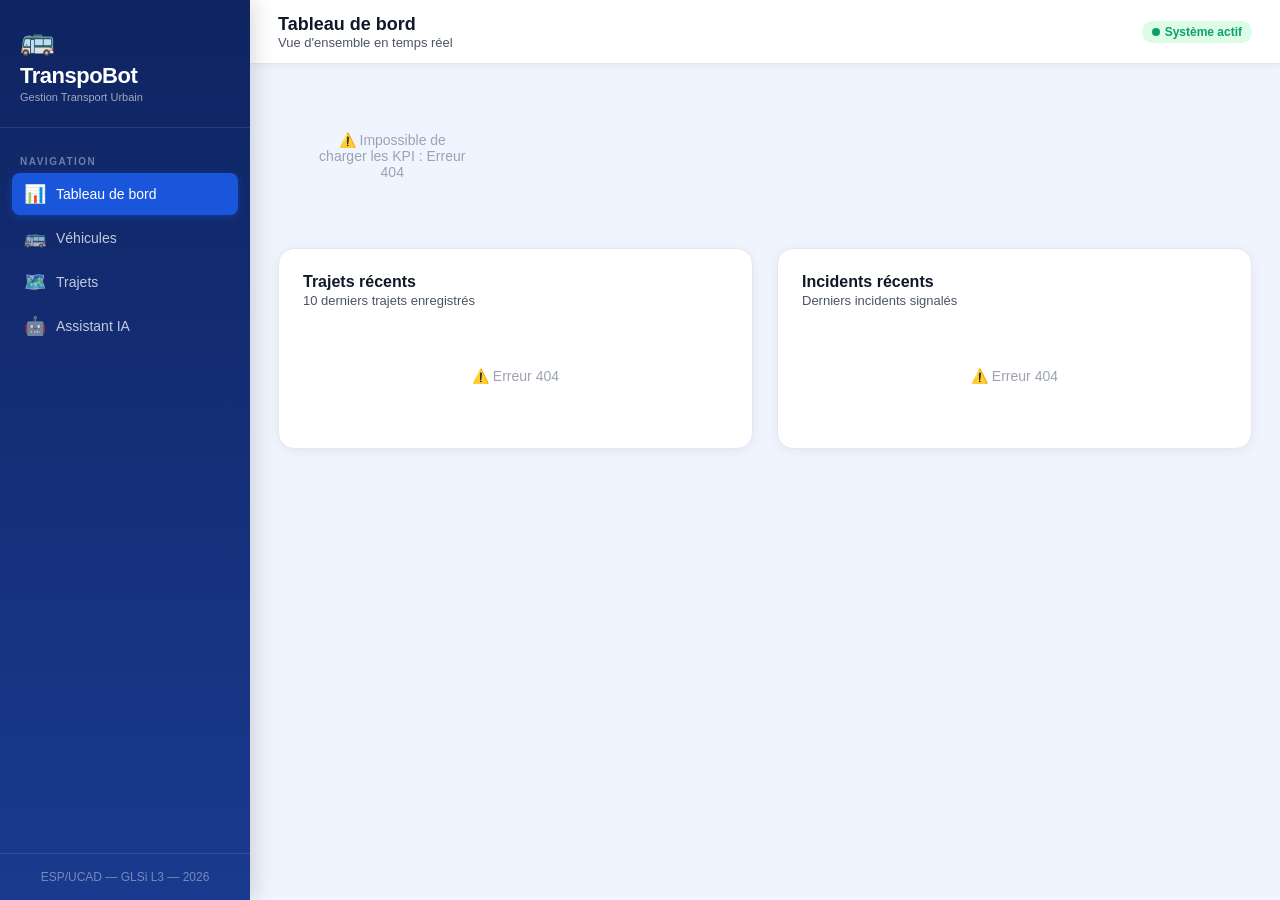
==== static/index.html @ 335479d9 "Ajout du code source" ====
<!DOCTYPE html>
<html lang="fr">
<head>
  <meta charset="UTF-8">
  <meta name="viewport" content="width=device-width, initial-scale=1.0">
  <title>TranspoBot — Tableau de bord</title>
  <link rel="stylesheet" href="/static/style.css">
</head>
<body>
  <aside class="sidebar">
    <div class="sidebar-logo">
      <span class="logo-icon">🚌</span>
      <h1>TranspoBot</h1>
      <p>Gestion Transport Urbain</p>
    </div>
    <nav class="sidebar-nav">
      <div class="nav-section-title">Navigation</div>
      <a href="/" class="active"><span class="nav-icon">📊</span> Tableau de bord</a>
      <a href="/vehicules-page"><span class="nav-icon">🚌</span> Véhicules</a>
      <a href="/trajets-page"><span class="nav-icon">🗺️</span> Trajets</a>
      <a href="/chat-page"><span class="nav-icon">🤖</span> Assistant IA</a>
    </nav>
    <div class="sidebar-footer">ESP/UCAD — GLSi L3 — 2026</div>
  </aside>

  <div class="main">
    <div class="topbar">
      <div class="topbar-title">
        <h2>Tableau de bord</h2>
        <p>Vue d'ensemble en temps réel</p>
      </div>
      <div class="topbar-right">
        <span class="badge-live">Système actif</span>
      </div>
    </div>

    <div class="content">
      <div class="kpi-grid" id="kpiGrid">
        <div class="loading"><div class="spinner"></div> Chargement des KPI...</div>
      </div>

      <div style="display:grid; grid-template-columns: 1fr 1fr; gap:24px;">
        <div class="card">
          <div class="card-header">
            <div>
              <h3>Trajets récents</h3>
              <p>10 derniers trajets enregistrés</p>
            </div>
          </div>
          <div class="table-container" id="trajetsRecents">
            <div class="loading"><div class="spinner"></div></div>
          </div>
        </div>

        <div class="card">
          <div class="card-header">
            <div>
              <h3>Incidents récents</h3>
              <p>Derniers incidents signalés</p>
            </div>
          </div>
          <div class="table-container" id="incidentsRecents">
            <div class="loading"><div class="spinner"></div></div>
          </div>
        </div>
      </div>
    </div>
  </div>

  <script src="/static/app.js"></script>
  <script>
    async function loadKPI() {
      const grid = document.getElementById('kpiGrid');
      try {
        const kpi = await fetchAPI('/kpi');
        grid.innerHTML = `
          <div class="kpi-card blue">
            <div class="kpi-icon">📅</div>
            <div class="kpi-value">${kpi.total_trajets_semaine}</div>
            <div class="kpi-label">Trajets cette semaine</div>
          </div>
          <div class="kpi-card green">
            <div class="kpi-icon">▶️</div>
            <div class="kpi-value">${kpi.trajets_en_cours}</div>
            <div class="kpi-label">Trajets en cours</div>
          </div>
          <div class="kpi-card teal">
            <div class="kpi-icon">✅</div>
            <div class="kpi-value">${kpi.trajets_termines}</div>
            <div class="kpi-label">Trajets terminés</div>
          </div>
          <div class="kpi-card orange">
            <div class="kpi-icon">🔧</div>
            <div class="kpi-value">${kpi.vehicules_en_maintenance}</div>
            <div class="kpi-label">Véhicules en maintenance</div>
          </div>
          <div class="kpi-card red">
            <div class="kpi-icon">⚠️</div>
            <div class="kpi-value">${kpi.incidents_ce_mois}</div>
            <div class="kpi-label">Incidents ce mois</div>
          </div>
          <div class="kpi-card purple">
            <div class="kpi-icon">👥</div>
            <div class="kpi-value">${kpi.total_chauffeurs_actifs}</div>
            <div class="kpi-label">Chauffeurs actifs</div>
          </div>
          <div class="kpi-card blue">
            <div class="kpi-icon">🚌</div>
            <div class="kpi-value">${kpi.total_vehicules}</div>
            <div class="kpi-label">Total véhicules</div>
          </div>
          <div class="kpi-card purple">
            <div class="kpi-icon">🏆</div>
            <div class="kpi-value" style="font-size:16px;margin-top:4px">${kpi.chauffeur_plus_incidents}</div>
            <div class="kpi-label">Chauffeur + incidents</div>
          </div>
        `;
      } catch (e) {
        showError(grid, 'Impossible de charger les KPI : ' + e.message);
      }
    }

    async function loadTrajetsRecents() {
      const el = document.getElementById('trajetsRecents');
      try {
        const data = await fetchAPI('/trajets?limite=8');
        if (!data.length) { el.innerHTML = '<div class="empty-state">Aucun trajet</div>'; return; }
        el.innerHTML = `<table>
          <thead><tr><th>Date départ</th><th>Chauffeur</th><th>Statut</th></tr></thead>
          <tbody>${data.map(t => `
            <tr>
              <td>${formatDate(t.date_heure_depart)}</td>
              <td>${t.chauffeur_prenom || ''} ${t.chauffeur_nom || '—'}</td>
              <td>${getStatusBadge(t.statut)}</td>
            </tr>`).join('')}
          </tbody></table>`;
      } catch (e) { showError(el, e.message); }
    }

    async function loadIncidentsRecents() {
      const el = document.getElementById('incidentsRecents');
      try {
        const data = await fetchAPI('/incidents');
        const recent = data.slice(0, 8);
        if (!recent.length) { el.innerHTML = '<div class="empty-state">Aucun incident</div>'; return; }
        el.innerHTML = `<table>
          <thead><tr><th>Type</th><th>Véhicule</th><th>Gravité</th></tr></thead>
          <tbody>${recent.map(i => `
            <tr>
              <td>${i.type_incident}</td>
              <td>${i.vehicule_immat || i.immatriculation}</td>
              <td>${getGraviteBadge(i.gravite)}</td>
            </tr>`).join('')}
          </tbody></table>`;
      } catch (e) { showError(el, e.message); }
    }

    loadKPI();
    loadTrajetsRecents();
    loadIncidentsRecents();
  </script>
</body>
</html>
---- static/style.css ----
:root {
  --primary: #1a56db;
  --primary-dark: #1e429f;
  --secondary: #16bdca;
  --accent: #ff5a1f;
  --success: #0e9f6e;
  --warning: #c27803;
  --danger: #f05252;
  --dark: #111928;
  --gray-800: #1f2a37;
  --gray-700: #374151;
  --gray-600: #4b5563;
  --gray-400: #9ca3af;
  --gray-200: #e5e7eb;
  --gray-100: #f3f4f6;
  --white: #ffffff;
  --sidebar-width: 250px;
  --header-height: 64px;
}

* { box-sizing: border-box; margin: 0; padding: 0; }

body {
  font-family: 'Inter', 'Segoe UI', sans-serif;
  background: #f0f4ff;
  color: var(--dark);
  display: flex;
  min-height: 100vh;
}

/* SIDEBAR */
.sidebar {
  width: var(--sidebar-width);
  background: linear-gradient(180deg, #0f2461 0%, #1a3a8f 100%);
  color: white;
  display: flex;
  flex-direction: column;
  position: fixed;
  top: 0; left: 0; bottom: 0;
  z-index: 100;
  box-shadow: 4px 0 20px rgba(0,0,0,0.15);
}

.sidebar-logo {
  padding: 24px 20px;
  border-bottom: 1px solid rgba(255,255,255,0.1);
}

.sidebar-logo h1 {
  font-size: 22px;
  font-weight: 800;
  letter-spacing: -0.5px;
  color: white;
}

.sidebar-logo .logo-icon {
  font-size: 28px;
  margin-bottom: 6px;
  display: block;
}

.sidebar-logo p {
  font-size: 11px;
  color: rgba(255,255,255,0.6);
  margin-top: 2px;
}

.sidebar-nav {
  flex: 1;
  padding: 16px 12px;
  overflow-y: auto;
}

.nav-section-title {
  font-size: 10px;
  font-weight: 700;
  text-transform: uppercase;
  letter-spacing: 1.5px;
  color: rgba(255,255,255,0.4);
  padding: 12px 8px 6px;
}

.sidebar-nav a {
  display: flex;
  align-items: center;
  gap: 10px;
  padding: 10px 12px;
  color: rgba(255,255,255,0.75);
  text-decoration: none;
  border-radius: 8px;
  font-size: 14px;
  font-weight: 500;
  transition: all 0.2s;
  margin-bottom: 2px;
}

.sidebar-nav a:hover, .sidebar-nav a.active {
  background: rgba(255,255,255,0.15);
  color: white;
}

.sidebar-nav a.active {
  background: var(--primary);
  box-shadow: 0 2px 8px rgba(26,86,219,0.4);
}

.sidebar-nav .nav-icon { font-size: 18px; width: 22px; text-align: center; }

.sidebar-footer {
  padding: 16px;
  border-top: 1px solid rgba(255,255,255,0.1);
  font-size: 12px;
  color: rgba(255,255,255,0.4);
  text-align: center;
}

/* MAIN CONTENT */
.main {
  margin-left: var(--sidebar-width);
  flex: 1;
  display: flex;
  flex-direction: column;
  min-height: 100vh;
}

.topbar {
  height: var(--header-height);
  background: white;
  border-bottom: 1px solid var(--gray-200);
  display: flex;
  align-items: center;
  justify-content: space-between;
  padding: 0 28px;
  box-shadow: 0 1px 8px rgba(0,0,0,0.06);
  position: sticky;
  top: 0;
  z-index: 50;
}

.topbar-title h2 {
  font-size: 18px;
  font-weight: 700;
  color: var(--dark);
}

.topbar-title p { font-size: 13px; color: var(--gray-600); }

.topbar-right { display: flex; align-items: center; gap: 12px; }

.badge-live {
  background: #dcfce7;
  color: var(--success);
  padding: 4px 10px;
  border-radius: 20px;
  font-size: 12px;
  font-weight: 600;
  display: flex;
  align-items: center;
  gap: 5px;
}

.badge-live::before {
  content: '';
  width: 8px; height: 8px;
  background: var(--success);
  border-radius: 50%;
  animation: pulse 1.5s infinite;
}

@keyframes pulse {
  0%, 100% { opacity: 1; }
  50% { opacity: 0.4; }
}

.content { padding: 28px; flex: 1; }

/* KPI CARDS */
.kpi-grid {
  display: grid;
  grid-template-columns: repeat(auto-fill, minmax(220px, 1fr));
  gap: 20px;
  margin-bottom: 28px;
}

.kpi-card {
  background: white;
  border-radius: 16px;
  padding: 22px;
  box-shadow: 0 2px 12px rgba(0,0,0,0.06);
  border: 1px solid var(--gray-200);
  transition: transform 0.2s, box-shadow 0.2s;
  position: relative;
  overflow: hidden;
}

.kpi-card:hover {
  transform: translateY(-3px);
  box-shadow: 0 8px 24px rgba(0,0,0,0.1);
}

.kpi-card::before {
  content: '';
  position: absolute;
  top: 0; left: 0; right: 0;
  height: 4px;
  background: var(--card-color, var(--primary));
  border-radius: 16px 16px 0 0;
}

.kpi-card.blue { --card-color: #1a56db; }
.kpi-card.green { --card-color: #0e9f6e; }
.kpi-card.orange { --card-color: #ff5a1f; }
.kpi-card.purple { --card-color: #7e3af2; }
.kpi-card.red { --card-color: #f05252; }
.kpi-card.teal { --card-color: #16bdca; }

.kpi-icon {
  font-size: 28px;
  width: 52px; height: 52px;
  border-radius: 12px;
  display: flex;
  align-items: center;
  justify-content: center;
  margin-bottom: 14px;
  background: var(--icon-bg, #eff6ff);
}

.kpi-card.blue .kpi-icon { background: #eff6ff; }
.kpi-card.green .kpi-icon { background: #f0fdf4; }
.kpi-card.orange .kpi-icon { background: #fff7ed; }
.kpi-card.purple .kpi-icon { background: #f5f3ff; }
.kpi-card.red .kpi-icon { background: #fef2f2; }
.kpi-card.teal .kpi-icon { background: #f0fdfa; }

.kpi-value {
  font-size: 32px;
  font-weight: 800;
  color: var(--dark);
  line-height: 1;
  margin-bottom: 4px;
}

.kpi-label {
  font-size: 13px;
  color: var(--gray-600);
  font-weight: 500;
}

/* TABLES */
.card {
  background: white;
  border-radius: 16px;
  padding: 24px;
  box-shadow: 0 2px 12px rgba(0,0,0,0.06);
  border: 1px solid var(--gray-200);
  margin-bottom: 24px;
}

.card-header {
  display: flex;
  align-items: center;
  justify-content: space-between;
  margin-bottom: 20px;
}

.card-header h3 {
  font-size: 16px;
  font-weight: 700;
  color: var(--dark);
}

.card-header p { font-size: 13px; color: var(--gray-600); margin-top: 2px; }

.table-container { overflow-x: auto; }

table { width: 100%; border-collapse: collapse; }

thead th {
  padding: 10px 14px;
  text-align: left;
  font-size: 12px;
  font-weight: 700;
  text-transform: uppercase;
  letter-spacing: 0.8px;
  color: var(--gray-600);
  background: var(--gray-100);
  border-bottom: 2px solid var(--gray-200);
}

thead th:first-child { border-radius: 8px 0 0 8px; }
thead th:last-child { border-radius: 0 8px 8px 0; }

tbody tr {
  border-bottom: 1px solid var(--gray-100);
  transition: background 0.15s;
}

tbody tr:hover { background: #f8faff; }
tbody tr:last-child { border-bottom: none; }

td { padding: 12px 14px; font-size: 14px; color: var(--dark); vertical-align: middle; }

/* BADGES / STATUS */
.badge {
  padding: 4px 10px;
  border-radius: 20px;
  font-size: 12px;
  font-weight: 600;
  display: inline-block;
}

.badge-success { background: #dcfce7; color: #065f46; }
.badge-warning { background: #fef3c7; color: #92400e; }
.badge-danger { background: #fee2e2; color: #991b1b; }
.badge-info { background: #dbeafe; color: #1e40af; }
.badge-secondary { background: var(--gray-200); color: var(--gray-700); }

/* FILTERS */
.filters {
  display: flex;
  gap: 12px;
  align-items: center;
  margin-bottom: 20px;
  flex-wrap: wrap;
}

.filter-group { display: flex; align-items: center; gap: 8px; }

.filter-group label { font-size: 13px; font-weight: 600; color: var(--gray-700); }

select, input[type="text"] {
  padding: 8px 12px;
  border: 1.5px solid var(--gray-200);
  border-radius: 8px;
  font-size: 14px;
  background: white;
  color: var(--dark);
  outline: none;
  transition: border-color 0.2s;
}

select:focus, input[type="text"]:focus { border-color: var(--primary); }

.btn {
  padding: 8px 16px;
  border: none;
  border-radius: 8px;
  font-size: 14px;
  font-weight: 600;
  cursor: pointer;
  transition: all 0.2s;
  display: inline-flex;
  align-items: center;
  gap: 6px;
}

.btn-primary { background: var(--primary); color: white; }
.btn-primary:hover { background: var(--primary-dark); }
.btn-secondary { background: var(--gray-100); color: var(--gray-700); border: 1.5px solid var(--gray-200); }
.btn-secondary:hover { background: var(--gray-200); }

/* LOADING */
.loading {
  display: flex;
  align-items: center;
  justify-content: center;
  padding: 40px;
  color: var(--gray-400);
  font-size: 14px;
  gap: 10px;
}

.spinner {
  width: 24px; height: 24px;
  border: 3px solid var(--gray-200);
  border-top-color: var(--primary);
  border-radius: 50%;
  animation: spin 0.8s linear infinite;
}

@keyframes spin { to { transform: rotate(360deg); } }

/* CHAT */
.chat-container {
  display: flex;
  flex-direction: column;
  height: calc(100vh - var(--header-height) - 56px);
  max-width: 900px;
  margin: 0 auto;
}

.chat-messages {
  flex: 1;
  overflow-y: auto;
  padding: 16px;
  display: flex;
  flex-direction: column;
  gap: 16px;
  background: white;
  border-radius: 16px 16px 0 0;
  border: 1px solid var(--gray-200);
  border-bottom: none;
  box-shadow: 0 2px 12px rgba(0,0,0,0.06);
}

.message {
  display: flex;
  gap: 12px;
  max-width: 85%;
  animation: fadeIn 0.3s ease;
}

@keyframes fadeIn { from { opacity: 0; transform: translateY(8px); } to { opacity: 1; transform: translateY(0); } }

.message.user { align-self: flex-end; flex-direction: row-reverse; }

.msg-avatar {
  width: 36px; height: 36px;
  border-radius: 50%;
  display: flex;
  align-items: center;
  justify-content: center;
  font-size: 18px;
  flex-shrink: 0;
}

.user .msg-avatar { background: var(--primary); color: white; font-size: 14px; font-weight: 700; }
.bot .msg-avatar { background: linear-gradient(135deg, #1a56db, #16bdca); color: white; }

.msg-content { flex: 1; }

.msg-bubble {
  padding: 12px 16px;
  border-radius: 16px;
  font-size: 14px;
  line-height: 1.6;
}

.user .msg-bubble {
  background: var(--primary);
  color: white;
  border-radius: 16px 4px 16px 16px;
}

.bot .msg-bubble {
  background: var(--gray-100);
  color: var(--dark);
  border-radius: 4px 16px 16px 16px;
}

.msg-time { font-size: 11px; color: var(--gray-400); margin-top: 4px; }

.sql-block {
  background: #1e2a3a;
  color: #a8e6cf;
  padding: 12px 14px;
  border-radius: 8px;
  font-family: 'Fira Code', monospace;
  font-size: 12px;
  margin-top: 8px;
  overflow-x: auto;
  white-space: pre-wrap;
}

.results-table-mini {
  margin-top: 10px;
  overflow-x: auto;
}

.results-table-mini table { font-size: 12px; }
.results-table-mini th, .results-table-mini td { padding: 6px 10px; }

.chat-input-area {
  background: white;
  border: 1px solid var(--gray-200);
  border-radius: 0 0 16px 16px;
  padding: 16px;
  box-shadow: 0 2px 12px rgba(0,0,0,0.06);
}

.chat-input-form { display: flex; gap: 10px; align-items: flex-end; }

.chat-input-form textarea {
  flex: 1;
  resize: none;
  border: 1.5px solid var(--gray-200);
  border-radius: 10px;
  padding: 10px 14px;
  font-size: 14px;
  font-family: inherit;
  outline: none;
  max-height: 120px;
  min-height: 42px;
  transition: border-color 0.2s;
}

.chat-input-form textarea:focus { border-color: var(--primary); }

.btn-send {
  background: var(--primary);
  color: white;
  border: none;
  border-radius: 10px;
  width: 42px; height: 42px;
  display: flex;
  align-items: center;
  justify-content: center;
  cursor: pointer;
  font-size: 18px;
  transition: background 0.2s;
  flex-shrink: 0;
}

.btn-send:hover { background: var(--primary-dark); }
.btn-send:disabled { background: var(--gray-400); cursor: not-allowed; }

.quick-questions {
  display: flex;
  gap: 8px;
  flex-wrap: wrap;
  margin-top: 10px;
}

.quick-btn {
  background: #eff6ff;
  color: var(--primary);
  border: 1.5px solid #bfdbfe;
  border-radius: 20px;
  padding: 5px 12px;
  font-size: 12px;
  font-weight: 600;
  cursor: pointer;
  transition: all 0.2s;
}

.quick-btn:hover { background: var(--primary); color: white; border-color: var(--primary); }

/* WELCOME MSG */
.welcome-msg {
  text-align: center;
  padding: 40px 20px;
  color: var(--gray-600);
}

.welcome-msg .bot-logo {
  font-size: 60px;
  margin-bottom: 16px;
}

.welcome-msg h3 {
  font-size: 20px;
  font-weight: 700;
  color: var(--dark);
  margin-bottom: 8px;
}

.welcome-msg p { font-size: 14px; max-width: 400px; margin: 0 auto; }

/* GRAVITE COLORS */
.gravite-faible { color: var(--success); }
.gravite-moyen { color: var(--warning); }
.gravite-grave { color: var(--danger); }

/* RESPONSIVE */
@media (max-width: 768px) {
  .sidebar { transform: translateX(-100%); }
  .main { margin-left: 0; }
  .kpi-grid { grid-template-columns: repeat(2, 1fr); }
  .content { padding: 16px; }
}

.empty-state {
  text-align: center;
  padding: 40px;
  color: var(--gray-400);
  font-size: 14px;
}
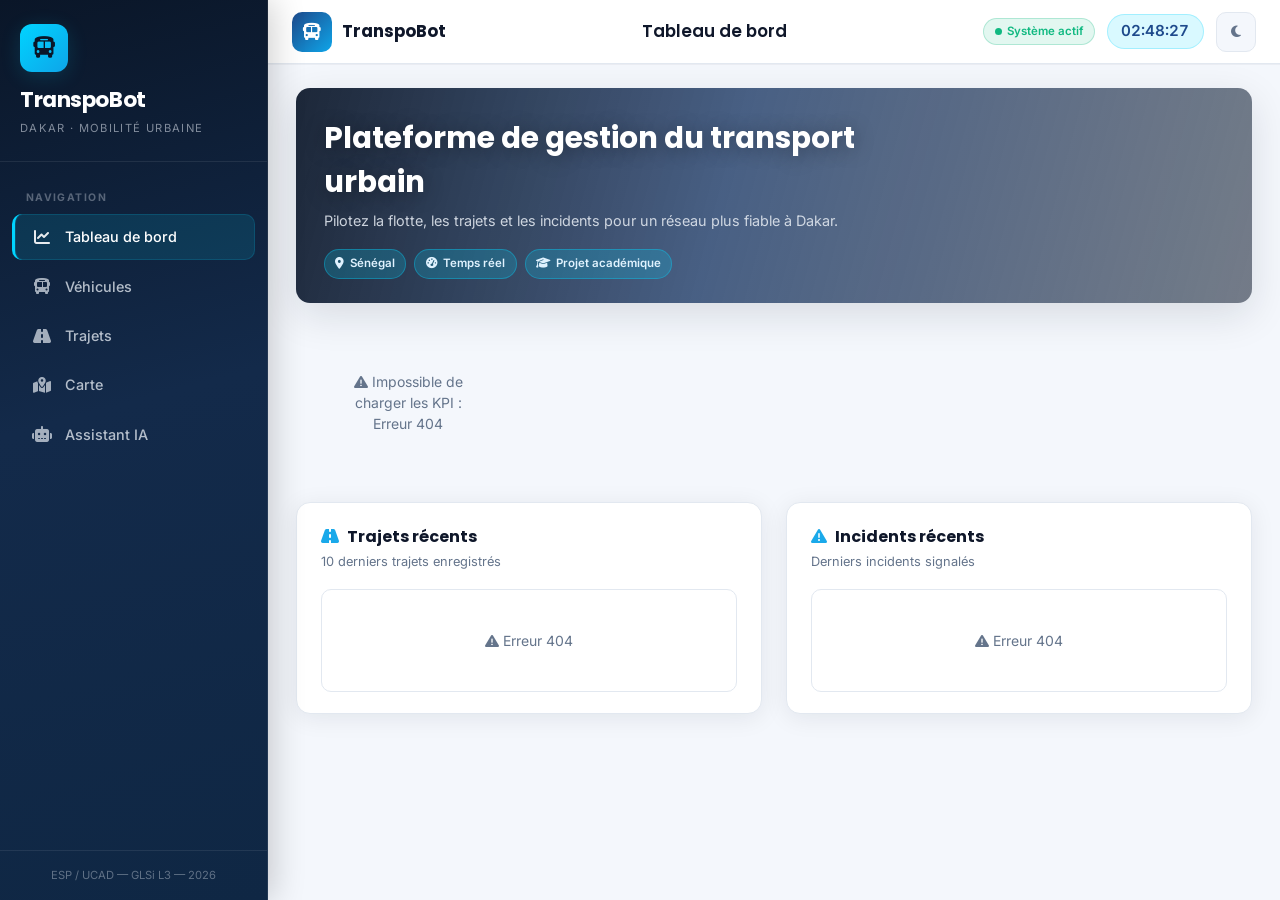
==== commit c52afc11: "Ajout de la bonne version du projet" ====
--- a/static/index.html
+++ b/static/index.html
@@ -4,63 +4,94 @@
   <meta charset="UTF-8">
   <meta name="viewport" content="width=device-width, initial-scale=1.0">
   <title>TranspoBot — Tableau de bord</title>
+  <link rel="stylesheet" href="https://cdnjs.cloudflare.com/ajax/libs/font-awesome/6.5.1/css/all.min.css" crossorigin="anonymous" referrerpolicy="no-referrer">
   <link rel="stylesheet" href="/static/style.css">
 </head>
 <body>
-  <aside class="sidebar">
+  <button type="button" class="sidebar-toggle" id="sidebarToggle" aria-label="Ouvrir le menu" aria-expanded="false" title="Menu">
+    <i class="fa-solid fa-bars"></i>
+  </button>
+  <div class="layout-overlay" id="sidebarOverlay" aria-hidden="true"></div>
+
+  <aside class="sidebar" id="sidebar">
     <div class="sidebar-logo">
-      <span class="logo-icon">🚌</span>
+      <div class="logo-mark" aria-hidden="true"><i class="fa-solid fa-bus"></i></div>
       <h1>TranspoBot</h1>
-      <p>Gestion Transport Urbain</p>
+      <p>Dakar · Mobilité urbaine</p>
     </div>
     <nav class="sidebar-nav">
       <div class="nav-section-title">Navigation</div>
-      <a href="/" class="active"><span class="nav-icon">📊</span> Tableau de bord</a>
-      <a href="/vehicules-page"><span class="nav-icon">🚌</span> Véhicules</a>
-      <a href="/trajets-page"><span class="nav-icon">🗺️</span> Trajets</a>
-      <a href="/chat-page"><span class="nav-icon">🤖</span> Assistant IA</a>
+      <a href="/" class="active"><span class="nav-icon"><i class="fa-solid fa-chart-line"></i></span> Tableau de bord</a>
+      <a href="/vehicules-page"><span class="nav-icon"><i class="fa-solid fa-bus"></i></span> Véhicules</a>
+      <a href="/trajets-page"><span class="nav-icon"><i class="fa-solid fa-road"></i></span> Trajets</a>
+      <a href="/map-page"><span class="nav-icon"><i class="fa-solid fa-map-location-dot"></i></span> Carte</a>
+      <a href="/chat-page"><span class="nav-icon"><i class="fa-solid fa-robot"></i></span> Assistant IA</a>
     </nav>
-    <div class="sidebar-footer">ESP/UCAD — GLSi L3 — 2026</div>
+    <div class="sidebar-footer">ESP / UCAD — GLSi L3 — 2026</div>
   </aside>
 
   <div class="main">
-    <div class="topbar">
-      <div class="topbar-title">
-        <h2>Tableau de bord</h2>
-        <p>Vue d'ensemble en temps réel</p>
+    <header class="app-navbar">
+      <div class="navbar-brand">
+        <span class="navbar-logo" aria-hidden="true"><i class="fa-solid fa-bus"></i></span>
+        <span class="brand-text">TranspoBot</span>
       </div>
-      <div class="topbar-right">
+      <h1 class="page-heading">Tableau de bord</h1>
+      <div class="navbar-right">
         <span class="badge-live">Système actif</span>
+        <time id="liveClock" class="live-clock" datetime="">--:--:--</time>
+        <button type="button" class="theme-toggle" id="themeToggle" title="Thème clair / sombre"><i class="fa-solid fa-moon"></i></button>
       </div>
-    </div>
+    </header>
 
     <div class="content">
-      <div class="kpi-grid" id="kpiGrid">
-        <div class="loading"><div class="spinner"></div> Chargement des KPI...</div>
+      <section class="hero-banner" aria-label="Bienvenue">
+        <div class="hero-inner">
+          <h2>Plateforme de gestion du transport urbain</h2>
+          <p>Pilotez la flotte, les trajets et les incidents pour un réseau plus fiable à Dakar.</p>
+          <div class="hero-tags">
+            <span class="hero-tag"><i class="fa-solid fa-location-dot"></i> Sénégal</span>
+            <span class="hero-tag"><i class="fa-solid fa-gauge-high"></i> Temps réel</span>
+            <span class="hero-tag"><i class="fa-solid fa-graduation-cap"></i> Projet académique</span>
+          </div>
+        </div>
+      </section>
+
+      <div class="kpi-grid" id="kpiGrid" aria-busy="true">
+        <div class="skeleton-kpi-grid">
+          <div class="skeleton skeleton-kpi-card" aria-hidden="true"></div>
+          <div class="skeleton skeleton-kpi-card" aria-hidden="true"></div>
+          <div class="skeleton skeleton-kpi-card" aria-hidden="true"></div>
+          <div class="skeleton skeleton-kpi-card" aria-hidden="true"></div>
+          <div class="skeleton skeleton-kpi-card" aria-hidden="true"></div>
+          <div class="skeleton skeleton-kpi-card" aria-hidden="true"></div>
+          <div class="skeleton skeleton-kpi-card" aria-hidden="true"></div>
+          <div class="skeleton skeleton-kpi-card" aria-hidden="true"></div>
+        </div>
       </div>
 
-      <div style="display:grid; grid-template-columns: 1fr 1fr; gap:24px;">
+      <div class="dashboard-grid">
         <div class="card">
           <div class="card-header">
             <div>
-              <h3>Trajets récents</h3>
+              <h3><span class="card-head-icon" aria-hidden="true"><i class="fa-solid fa-road"></i></span> Trajets récents</h3>
               <p>10 derniers trajets enregistrés</p>
             </div>
           </div>
           <div class="table-container" id="trajetsRecents">
-            <div class="loading"><div class="spinner"></div></div>
+            <div class="skeleton skeleton-table" style="min-height:180px" aria-hidden="true"></div>
           </div>
         </div>
 
         <div class="card">
           <div class="card-header">
             <div>
-              <h3>Incidents récents</h3>
+              <h3><span class="card-head-icon" aria-hidden="true"><i class="fa-solid fa-triangle-exclamation"></i></span> Incidents récents</h3>
               <p>Derniers incidents signalés</p>
             </div>
           </div>
           <div class="table-container" id="incidentsRecents">
-            <div class="loading"><div class="spinner"></div></div>
+            <div class="skeleton skeleton-table" style="min-height:180px" aria-hidden="true"></div>
           </div>
         </div>
       </div>
@@ -71,52 +102,56 @@
   <script>
     async function loadKPI() {
       const grid = document.getElementById('kpiGrid');
+      renderKpiSkeletons(grid, 8);
       try {
         const kpi = await fetchAPI('/kpi');
         grid.innerHTML = `
           <div class="kpi-card blue">
-            <div class="kpi-icon">📅</div>
-            <div class="kpi-value">${kpi.total_trajets_semaine}</div>
+            <div class="kpi-icon" aria-hidden="true"><i class="fa-solid fa-calendar-week"></i></div>
+            <div class="kpi-value" data-target="${kpi.total_trajets_semaine}">0</div>
             <div class="kpi-label">Trajets cette semaine</div>
           </div>
           <div class="kpi-card green">
-            <div class="kpi-icon">▶️</div>
-            <div class="kpi-value">${kpi.trajets_en_cours}</div>
+            <div class="kpi-icon" aria-hidden="true"><i class="fa-solid fa-play"></i></div>
+            <div class="kpi-value" data-target="${kpi.trajets_en_cours}">0</div>
             <div class="kpi-label">Trajets en cours</div>
           </div>
           <div class="kpi-card teal">
-            <div class="kpi-icon">✅</div>
-            <div class="kpi-value">${kpi.trajets_termines}</div>
+            <div class="kpi-icon" aria-hidden="true"><i class="fa-solid fa-circle-check"></i></div>
+            <div class="kpi-value" data-target="${kpi.trajets_termines}">0</div>
             <div class="kpi-label">Trajets terminés</div>
           </div>
           <div class="kpi-card orange">
-            <div class="kpi-icon">🔧</div>
-            <div class="kpi-value">${kpi.vehicules_en_maintenance}</div>
+            <div class="kpi-icon" aria-hidden="true"><i class="fa-solid fa-screwdriver-wrench"></i></div>
+            <div class="kpi-value" data-target="${kpi.vehicules_en_maintenance}">0</div>
             <div class="kpi-label">Véhicules en maintenance</div>
           </div>
           <div class="kpi-card red">
-            <div class="kpi-icon">⚠️</div>
-            <div class="kpi-value">${kpi.incidents_ce_mois}</div>
+            <div class="kpi-icon" aria-hidden="true"><i class="fa-solid fa-triangle-exclamation"></i></div>
+            <div class="kpi-value" data-target="${kpi.incidents_ce_mois}">0</div>
             <div class="kpi-label">Incidents ce mois</div>
           </div>
           <div class="kpi-card purple">
-            <div class="kpi-icon">👥</div>
-            <div class="kpi-value">${kpi.total_chauffeurs_actifs}</div>
+            <div class="kpi-icon" aria-hidden="true"><i class="fa-solid fa-user-group"></i></div>
+            <div class="kpi-value" data-target="${kpi.total_chauffeurs_actifs}">0</div>
             <div class="kpi-label">Chauffeurs actifs</div>
           </div>
           <div class="kpi-card blue">
-            <div class="kpi-icon">🚌</div>
-            <div class="kpi-value">${kpi.total_vehicules}</div>
+            <div class="kpi-icon" aria-hidden="true"><i class="fa-solid fa-bus"></i></div>
+            <div class="kpi-value" data-target="${kpi.total_vehicules}">0</div>
             <div class="kpi-label">Total véhicules</div>
           </div>
           <div class="kpi-card purple">
-            <div class="kpi-icon">🏆</div>
-            <div class="kpi-value" style="font-size:16px;margin-top:4px">${kpi.chauffeur_plus_incidents}</div>
+            <div class="kpi-icon" aria-hidden="true"><i class="fa-solid fa-triangle-exclamation"></i></div>
+            <div class="kpi-value kpi-value-text">${kpi.chauffeur_plus_incidents}</div>
             <div class="kpi-label">Chauffeur + incidents</div>
           </div>
         `;
+        grid.setAttribute('aria-busy', 'false');
+        runKpiCountUp(grid);
       } catch (e) {
         showError(grid, 'Impossible de charger les KPI : ' + e.message);
+        grid.setAttribute('aria-busy', 'false');
       }
     }
 
--- a/static/style.css
+++ b/static/style.css
@@ -1,577 +1,1528 @@
+/* TranspoBot — ESP/UCAD GLSi L3 2026 */
+@import url('https://fonts.googleapis.com/css2?family=Inter:wght@400;500;600;700;800&family=Poppins:wght@600;700&display=swap');
+
 :root {
-  --primary: #1a56db;
-  --primary-dark: #1e429f;
-  --secondary: #16bdca;
-  --accent: #ff5a1f;
-  --success: #0e9f6e;
-  --warning: #c27803;
-  --danger: #f05252;
-  --dark: #111928;
-  --gray-800: #1f2a37;
-  --gray-700: #374151;
-  --gray-600: #4b5563;
-  --gray-400: #9ca3af;
-  --gray-200: #e5e7eb;
-  --gray-100: #f3f4f6;
-  --white: #ffffff;
-  --sidebar-width: 250px;
-  --header-height: 64px;
-}
-
-* { box-sizing: border-box; margin: 0; padding: 0; }
+  --font-sans: 'Inter', system-ui, sans-serif;
+  --font-display: 'Poppins', var(--font-sans);
+  --electric: #00d4ff;
+  --electric-dim: rgba(0, 212, 255, 0.15);
+  --primary: #1e4a8c;
+  --primary-dark: #0f2d5c;
+  --primary-light: #2d6bc4;
+  --secondary: #0ea5e9;
+  --accent: #f59e0b;
+  --success: #10b981;
+  --warning: #f59e0b;
+  --danger: #ef4444;
+  --sidebar-bg: linear-gradient(165deg, #0a1628 0%, #132a4a 45%, #0f2744 100%);
+  --sidebar-border: rgba(255, 255, 255, 0.08);
+  --surface: #ffffff;
+  --surface-2: #f4f7fc;
+  --surface-elevated: #ffffff;
+  --text: #0f172a;
+  --text-muted: #64748b;
+  --border: #e2e8f0;
+  --shadow: 0 4px 24px rgba(15, 23, 42, 0.08);
+  --shadow-lg: 0 12px 40px rgba(15, 23, 42, 0.12);
+  --sidebar-width: 268px;
+  --navbar-height: 64px;
+  --radius: 14px;
+  --radius-sm: 10px;
+  --transition: 300ms ease-in-out;
+  --transition-fast: 220ms ease-in-out;
+}
+
+html.theme-dark {
+  --surface: #0f172a;
+  --surface-2: #1e293b;
+  --surface-elevated: #1e293b;
+  --text: #f1f5f9;
+  --text-muted: #94a3b8;
+  --border: #334155;
+  --shadow: 0 4px 24px rgba(0, 0, 0, 0.35);
+  --shadow-lg: 0 12px 40px rgba(0, 0, 0, 0.45);
+}
+
+html {
+  scroll-behavior: smooth;
+}
+
+*,
+*::before,
+*::after {
+  box-sizing: border-box;
+  margin: 0;
+  padding: 0;
+}
+
+@keyframes pageFadeIn {
+  from {
+    opacity: 0;
+  }
+  to {
+    opacity: 1;
+  }
+}
 
 body {
-  font-family: 'Inter', 'Segoe UI', sans-serif;
-  background: #f0f4ff;
-  color: var(--dark);
+  font-family: var(--font-sans);
+  background: var(--surface-2);
+  color: var(--text);
   display: flex;
   min-height: 100vh;
-}
-
-/* SIDEBAR */
+  line-height: 1.5;
+  animation: pageFadeIn 0.45s ease-in-out both;
+}
+
+body.sidebar-open {
+  overflow: hidden;
+}
+
+/* ——— Mobile sidebar toggle ——— */
+.sidebar-toggle {
+  display: none;
+  position: fixed;
+  top: 14px;
+  left: 14px;
+  z-index: 220;
+  width: 44px;
+  height: 44px;
+  border: none;
+  border-radius: var(--radius-sm);
+  background: var(--surface-elevated);
+  color: var(--primary);
+  box-shadow: var(--shadow);
+  cursor: pointer;
+  align-items: center;
+  justify-content: center;
+  font-size: 1.15rem;
+  transition: background var(--transition-fast), color var(--transition-fast), transform var(--transition-fast);
+}
+
+.sidebar-toggle:hover {
+  background: var(--primary);
+  color: #fff;
+}
+
+.layout-overlay {
+  display: none;
+  position: fixed;
+  inset: 0;
+  background: rgba(15, 23, 42, 0.45);
+  z-index: 150;
+  opacity: 0;
+  transition: opacity var(--transition-fast);
+  pointer-events: none;
+}
+
+body.sidebar-open .layout-overlay {
+  display: block;
+  opacity: 1;
+  pointer-events: auto;
+}
+
+/* ——— Sidebar ——— */
 .sidebar {
   width: var(--sidebar-width);
-  background: linear-gradient(180deg, #0f2461 0%, #1a3a8f 100%);
-  color: white;
+  background: var(--sidebar-bg);
+  color: #e2e8f0;
   display: flex;
   flex-direction: column;
   position: fixed;
-  top: 0; left: 0; bottom: 0;
-  z-index: 100;
-  box-shadow: 4px 0 20px rgba(0,0,0,0.15);
+  top: 0;
+  left: 0;
+  bottom: 0;
+  z-index: 200;
+  box-shadow: 4px 0 32px rgba(0, 0, 0, 0.2);
+  border-right: 1px solid var(--sidebar-border);
+  transition: transform var(--transition), box-shadow var(--transition);
 }
 
 .sidebar-logo {
-  padding: 24px 20px;
-  border-bottom: 1px solid rgba(255,255,255,0.1);
+  padding: 1.5rem 1.25rem;
+  border-bottom: 1px solid var(--sidebar-border);
+}
+
+.sidebar-logo .logo-mark {
+  width: 48px;
+  height: 48px;
+  border-radius: 12px;
+  background: linear-gradient(135deg, var(--electric) 0%, var(--secondary) 100%);
+  display: flex;
+  align-items: center;
+  justify-content: center;
+  color: #0a1628;
+  font-size: 1.35rem;
+  margin-bottom: 0.75rem;
+  box-shadow: 0 4px 20px var(--electric-dim);
 }
 
 .sidebar-logo h1 {
-  font-size: 22px;
-  font-weight: 800;
-  letter-spacing: -0.5px;
-  color: white;
-}
-
-.sidebar-logo .logo-icon {
-  font-size: 28px;
-  margin-bottom: 6px;
-  display: block;
+  font-family: var(--font-display);
+  font-size: 1.35rem;
+  font-weight: 700;
+  letter-spacing: -0.02em;
+  color: #fff;
 }
 
 .sidebar-logo p {
-  font-size: 11px;
-  color: rgba(255,255,255,0.6);
-  margin-top: 2px;
+  font-size: 0.7rem;
+  text-transform: uppercase;
+  letter-spacing: 0.12em;
+  color: rgba(226, 232, 240, 0.55);
+  margin-top: 0.25rem;
 }
 
 .sidebar-nav {
   flex: 1;
-  padding: 16px 12px;
+  padding: 1rem 0.75rem;
   overflow-y: auto;
 }
 
 .nav-section-title {
-  font-size: 10px;
+  font-size: 0.65rem;
   font-weight: 700;
   text-transform: uppercase;
-  letter-spacing: 1.5px;
-  color: rgba(255,255,255,0.4);
-  padding: 12px 8px 6px;
+  letter-spacing: 0.14em;
+  color: rgba(226, 232, 240, 0.35);
+  padding: 0.75rem 0.85rem 0.5rem;
 }
 
 .sidebar-nav a {
   display: flex;
   align-items: center;
-  gap: 10px;
-  padding: 10px 12px;
-  color: rgba(255,255,255,0.75);
+  gap: 0.75rem;
+  padding: 0.7rem 1rem;
+  margin-bottom: 3px;
+  color: rgba(226, 232, 240, 0.78);
   text-decoration: none;
-  border-radius: 8px;
-  font-size: 14px;
+  border-radius: var(--radius-sm);
+  font-size: 0.9rem;
   font-weight: 500;
-  transition: all 0.2s;
-  margin-bottom: 2px;
-}
-
-.sidebar-nav a:hover, .sidebar-nav a.active {
-  background: rgba(255,255,255,0.15);
-  color: white;
+  border-left: 3px solid transparent;
+  transition:
+    background var(--transition-fast),
+    color var(--transition-fast),
+    border-color var(--transition-fast),
+    transform var(--transition-fast);
+}
+
+.sidebar-nav a .nav-icon {
+  width: 1.35rem;
+  text-align: center;
+  font-size: 1rem;
+  opacity: 0.9;
+}
+
+.sidebar-nav a:hover {
+  background: rgba(255, 255, 255, 0.08);
+  color: #fff;
+  border-left-color: var(--electric);
 }
 
 .sidebar-nav a.active {
-  background: var(--primary);
-  box-shadow: 0 2px 8px rgba(26,86,219,0.4);
-}
-
-.sidebar-nav .nav-icon { font-size: 18px; width: 22px; text-align: center; }
+  background: rgba(0, 212, 255, 0.12);
+  color: #fff;
+  border-left-color: var(--electric);
+  box-shadow: inset 0 0 0 1px rgba(0, 212, 255, 0.15);
+}
 
 .sidebar-footer {
-  padding: 16px;
-  border-top: 1px solid rgba(255,255,255,0.1);
-  font-size: 12px;
-  color: rgba(255,255,255,0.4);
+  padding: 1rem;
+  border-top: 1px solid var(--sidebar-border);
+  font-size: 0.7rem;
+  color: rgba(226, 232, 240, 0.38);
   text-align: center;
 }
 
-/* MAIN CONTENT */
+/* ——— Main + Navbar ——— */
 .main {
   margin-left: var(--sidebar-width);
   flex: 1;
   display: flex;
   flex-direction: column;
   min-height: 100vh;
-}
-
-.topbar {
-  height: var(--header-height);
-  background: white;
-  border-bottom: 1px solid var(--gray-200);
-  display: flex;
-  align-items: center;
-  justify-content: space-between;
-  padding: 0 28px;
-  box-shadow: 0 1px 8px rgba(0,0,0,0.06);
+  width: 100%;
+  max-width: 100%;
+}
+
+.app-navbar {
   position: sticky;
   top: 0;
-  z-index: 50;
-}
-
-.topbar-title h2 {
-  font-size: 18px;
+  z-index: 90;
+  min-height: var(--navbar-height);
+  padding: 0 1.5rem 0 calc(1.5rem + 0px);
+  display: flex;
+  align-items: center;
+  justify-content: space-between;
+  gap: 1rem;
+  flex-wrap: wrap;
+  background: var(--surface-elevated);
+  border-bottom: 1px solid var(--border);
+  box-shadow: 0 1px 0 rgba(15, 23, 42, 0.04);
+  transition: background var(--transition-fast), border-color var(--transition-fast);
+}
+
+.navbar-brand {
+  display: flex;
+  align-items: center;
+  gap: 0.65rem;
+}
+
+.navbar-logo {
+  width: 40px;
+  height: 40px;
+  border-radius: 10px;
+  background: linear-gradient(135deg, var(--primary) 0%, var(--secondary) 100%);
+  display: flex;
+  align-items: center;
+  justify-content: center;
+  color: #fff;
+  font-size: 1.1rem;
+}
+
+.navbar-brand .brand-text {
+  font-family: var(--font-display);
   font-weight: 700;
-  color: var(--dark);
-}
-
-.topbar-title p { font-size: 13px; color: var(--gray-600); }
-
-.topbar-right { display: flex; align-items: center; gap: 12px; }
+  font-size: 1.05rem;
+  color: var(--text);
+}
+
+.page-heading {
+  flex: 1;
+  text-align: center;
+  font-family: var(--font-display);
+  font-size: 1.05rem;
+  font-weight: 600;
+  color: var(--text);
+  min-width: 0;
+}
+
+.navbar-right {
+  display: flex;
+  align-items: center;
+  gap: 0.75rem;
+}
+
+.live-clock {
+  font-variant-numeric: tabular-nums;
+  font-weight: 600;
+  font-size: 0.95rem;
+  color: var(--primary);
+  padding: 0.35rem 0.85rem;
+  border-radius: 999px;
+  background: var(--electric-dim);
+  border: 1px solid rgba(0, 212, 255, 0.25);
+  transition: color var(--transition-fast), background var(--transition-fast);
+}
+
+html.theme-dark .live-clock {
+  color: var(--electric);
+}
+
+.theme-toggle {
+  width: 40px;
+  height: 40px;
+  border-radius: var(--radius-sm);
+  border: 1px solid var(--border);
+  background: var(--surface-2);
+  color: var(--text-muted);
+  cursor: pointer;
+  display: flex;
+  align-items: center;
+  justify-content: center;
+  transition: background var(--transition-fast), color var(--transition-fast), border-color var(--transition-fast);
+}
+
+.theme-toggle:hover {
+  color: var(--primary);
+  border-color: var(--primary-light);
+  background: var(--surface);
+}
 
 .badge-live {
-  background: #dcfce7;
+  display: inline-flex;
+  align-items: center;
+  gap: 0.35rem;
+  padding: 0.25rem 0.65rem;
+  border-radius: 999px;
+  font-size: 0.72rem;
+  font-weight: 600;
+  background: rgba(16, 185, 129, 0.12);
   color: var(--success);
-  padding: 4px 10px;
-  border-radius: 20px;
-  font-size: 12px;
-  font-weight: 600;
-  display: flex;
-  align-items: center;
-  gap: 5px;
+  border: 1px solid rgba(16, 185, 129, 0.25);
 }
 
 .badge-live::before {
   content: '';
-  width: 8px; height: 8px;
+  width: 7px;
+  height: 7px;
+  border-radius: 50%;
   background: var(--success);
-  border-radius: 50%;
-  animation: pulse 1.5s infinite;
-}
-
-@keyframes pulse {
-  0%, 100% { opacity: 1; }
-  50% { opacity: 0.4; }
-}
-
-.content { padding: 28px; flex: 1; }
-
-/* KPI CARDS */
+  animation: pulseDot 1.5s ease-in-out infinite;
+}
+
+@keyframes pulseDot {
+  0%,
+  100% {
+    opacity: 1;
+    transform: scale(1);
+  }
+  50% {
+    opacity: 0.45;
+    transform: scale(0.85);
+  }
+}
+
+.content {
+  padding: 1.5rem 1.75rem 2.5rem;
+  flex: 1;
+}
+
+/* ——— Hero ——— */
+.hero-banner {
+  position: relative;
+  border-radius: var(--radius);
+  overflow: hidden;
+  min-height: 200px;
+  margin-bottom: 1.75rem;
+  display: flex;
+  align-items: flex-end;
+  box-shadow: var(--shadow-lg);
+}
+
+.hero-banner::before {
+  content: '';
+  position: absolute;
+  inset: 0;
+  background:
+    linear-gradient(105deg, rgba(10, 22, 40, 0.92) 0%, rgba(15, 45, 92, 0.75) 45%, rgba(10, 22, 40, 0.55) 100%),
+    url('https://images.unsplash.com/photo-1544620347-c4fd4a3d5957?auto=format&fit=crop&w=2070&q=80') center / cover no-repeat;
+}
+
+.hero-inner {
+  position: relative;
+  z-index: 1;
+  padding: 1.75rem 1.75rem 1.5rem;
+  max-width: 640px;
+}
+
+.hero-inner h2 {
+  font-family: var(--font-display);
+  font-size: clamp(1.35rem, 3vw, 1.85rem);
+  font-weight: 700;
+  color: #fff;
+  margin-bottom: 0.35rem;
+  text-shadow: 0 2px 20px rgba(0, 0, 0, 0.35);
+}
+
+.hero-inner p {
+  font-size: 0.9rem;
+  color: rgba(226, 232, 240, 0.88);
+  line-height: 1.55;
+}
+
+.hero-tags {
+  display: flex;
+  flex-wrap: wrap;
+  gap: 0.5rem;
+  margin-top: 1rem;
+}
+
+.hero-tag {
+  display: inline-flex;
+  align-items: center;
+  gap: 0.35rem;
+  font-size: 0.72rem;
+  font-weight: 600;
+  padding: 0.35rem 0.65rem;
+  border-radius: 999px;
+  background: rgba(0, 212, 255, 0.2);
+  color: #e0f2fe;
+  border: 1px solid rgba(0, 212, 255, 0.35);
+}
+
+/* ——— Dashboard grid ——— */
+.dashboard-grid {
+  display: grid;
+  grid-template-columns: repeat(2, 1fr);
+  gap: 1.5rem;
+}
+
+@media (max-width: 1024px) {
+  .dashboard-grid {
+    grid-template-columns: 1fr;
+  }
+}
+
+/* ——— KPI ——— */
 .kpi-grid {
   display: grid;
-  grid-template-columns: repeat(auto-fill, minmax(220px, 1fr));
-  gap: 20px;
-  margin-bottom: 28px;
+  grid-template-columns: repeat(4, 1fr);
+  gap: 1.25rem;
+  margin-bottom: 1.75rem;
+}
+
+@media (max-width: 1200px) {
+  .kpi-grid {
+    grid-template-columns: repeat(2, 1fr);
+  }
+}
+
+@media (max-width: 600px) {
+  .kpi-grid {
+    grid-template-columns: 1fr;
+  }
 }
 
 .kpi-card {
-  background: white;
-  border-radius: 16px;
-  padding: 22px;
-  box-shadow: 0 2px 12px rgba(0,0,0,0.06);
-  border: 1px solid var(--gray-200);
-  transition: transform 0.2s, box-shadow 0.2s;
+  --kpi-accent: var(--primary);
+  background: var(--surface-elevated);
+  border-radius: var(--radius);
+  padding: 1.25rem 1.35rem;
+  border: 1px solid var(--border);
+  box-shadow: var(--shadow);
   position: relative;
   overflow: hidden;
-}
-
-.kpi-card:hover {
-  transform: translateY(-3px);
-  box-shadow: 0 8px 24px rgba(0,0,0,0.1);
+  transition:
+    transform var(--transition-fast),
+    box-shadow var(--transition-fast),
+    border-color var(--transition-fast);
 }
 
 .kpi-card::before {
   content: '';
   position: absolute;
-  top: 0; left: 0; right: 0;
-  height: 4px;
-  background: var(--card-color, var(--primary));
-  border-radius: 16px 16px 0 0;
-}
-
-.kpi-card.blue { --card-color: #1a56db; }
-.kpi-card.green { --card-color: #0e9f6e; }
-.kpi-card.orange { --card-color: #ff5a1f; }
-.kpi-card.purple { --card-color: #7e3af2; }
-.kpi-card.red { --card-color: #f05252; }
-.kpi-card.teal { --card-color: #16bdca; }
+  left: 0;
+  top: 0;
+  bottom: 0;
+  width: 4px;
+  background: var(--kpi-accent);
+  border-radius: 4px 0 0 4px;
+}
+
+.kpi-card:hover {
+  transform: translateY(-2px);
+  box-shadow: var(--shadow-lg);
+}
+
+.kpi-card.blue {
+  --kpi-accent: #2563eb;
+}
+.kpi-card.green {
+  --kpi-accent: #10b981;
+}
+.kpi-card.orange {
+  --kpi-accent: #f97316;
+}
+.kpi-card.purple {
+  --kpi-accent: #8b5cf6;
+}
+.kpi-card.red {
+  --kpi-accent: #ef4444;
+}
+.kpi-card.teal {
+  --kpi-accent: #06b6d4;
+}
 
 .kpi-icon {
-  font-size: 28px;
-  width: 52px; height: 52px;
+  width: 48px;
+  height: 48px;
   border-radius: 12px;
   display: flex;
   align-items: center;
   justify-content: center;
-  margin-bottom: 14px;
-  background: var(--icon-bg, #eff6ff);
-}
-
-.kpi-card.blue .kpi-icon { background: #eff6ff; }
-.kpi-card.green .kpi-icon { background: #f0fdf4; }
-.kpi-card.orange .kpi-icon { background: #fff7ed; }
-.kpi-card.purple .kpi-icon { background: #f5f3ff; }
-.kpi-card.red .kpi-icon { background: #fef2f2; }
-.kpi-card.teal .kpi-icon { background: #f0fdfa; }
+  margin-bottom: 0.85rem;
+  font-size: 1.2rem;
+  background: color-mix(in srgb, var(--kpi-accent) 14%, transparent);
+  color: var(--kpi-accent);
+}
 
 .kpi-value {
-  font-size: 32px;
+  font-family: var(--font-display);
+  font-size: 1.85rem;
   font-weight: 800;
-  color: var(--dark);
-  line-height: 1;
-  margin-bottom: 4px;
+  color: var(--text);
+  line-height: 1.1;
+  margin-bottom: 0.2rem;
 }
 
 .kpi-label {
-  font-size: 13px;
-  color: var(--gray-600);
+  font-size: 0.8rem;
+  color: var(--text-muted);
   font-weight: 500;
 }
 
-/* TABLES */
+.kpi-value-text {
+  font-size: 1rem;
+  font-weight: 700;
+  line-height: 1.25;
+  word-break: break-word;
+}
+
+/* ——— Cards & tables ——— */
 .card {
-  background: white;
-  border-radius: 16px;
-  padding: 24px;
-  box-shadow: 0 2px 12px rgba(0,0,0,0.06);
-  border: 1px solid var(--gray-200);
-  margin-bottom: 24px;
+  background: var(--surface-elevated);
+  border-radius: var(--radius);
+  padding: 1.35rem 1.5rem;
+  border: 1px solid var(--border);
+  box-shadow: var(--shadow);
+  margin-bottom: 1.5rem;
+  transition: background var(--transition-fast), border-color var(--transition-fast);
 }
 
 .card-header {
   display: flex;
-  align-items: center;
+  align-items: flex-start;
   justify-content: space-between;
-  margin-bottom: 20px;
+  margin-bottom: 1.1rem;
+  gap: 1rem;
 }
 
 .card-header h3 {
-  font-size: 16px;
+  font-family: var(--font-display);
+  font-size: 1rem;
   font-weight: 700;
-  color: var(--dark);
-}
-
-.card-header p { font-size: 13px; color: var(--gray-600); margin-top: 2px; }
-
-.table-container { overflow-x: auto; }
-
-table { width: 100%; border-collapse: collapse; }
+  color: var(--text);
+  display: flex;
+  align-items: center;
+  gap: 0.5rem;
+}
+
+.card-header h3 .card-head-icon {
+  color: var(--secondary);
+  opacity: 0.95;
+}
+
+.card-header p {
+  font-size: 0.8rem;
+  color: var(--text-muted);
+  margin-top: 0.2rem;
+}
+
+.table-container {
+  overflow-x: auto;
+  -webkit-overflow-scrolling: touch;
+  border-radius: var(--radius-sm);
+  border: 1px solid var(--border);
+}
+
+table {
+  width: 100%;
+  min-width: 480px;
+  border-collapse: collapse;
+}
 
 thead th {
-  padding: 10px 14px;
+  padding: 0.65rem 1rem;
   text-align: left;
-  font-size: 12px;
+  font-size: 0.68rem;
   font-weight: 700;
   text-transform: uppercase;
-  letter-spacing: 0.8px;
-  color: var(--gray-600);
-  background: var(--gray-100);
-  border-bottom: 2px solid var(--gray-200);
-}
-
-thead th:first-child { border-radius: 8px 0 0 8px; }
-thead th:last-child { border-radius: 0 8px 8px 0; }
+  letter-spacing: 0.06em;
+  color: var(--text-muted);
+  background: var(--surface-2);
+  border-bottom: 1px solid var(--border);
+}
 
 tbody tr {
-  border-bottom: 1px solid var(--gray-100);
-  transition: background 0.15s;
-}
-
-tbody tr:hover { background: #f8faff; }
-tbody tr:last-child { border-bottom: none; }
-
-td { padding: 12px 14px; font-size: 14px; color: var(--dark); vertical-align: middle; }
-
-/* BADGES / STATUS */
+  border-bottom: 1px solid var(--border);
+  transition: background var(--transition-fast);
+}
+
+tbody tr:hover {
+  background: color-mix(in srgb, var(--secondary) 6%, var(--surface));
+}
+
+tbody tr:last-child {
+  border-bottom: none;
+}
+
+td {
+  padding: 0.75rem 1rem;
+  font-size: 0.875rem;
+  color: var(--text);
+  vertical-align: middle;
+}
+
+/* ——— Badges ——— */
 .badge {
-  padding: 4px 10px;
-  border-radius: 20px;
-  font-size: 12px;
+  padding: 0.28rem 0.75rem;
+  border-radius: 999px;
+  font-size: 0.72rem;
   font-weight: 600;
-  display: inline-block;
-}
-
-.badge-success { background: #dcfce7; color: #065f46; }
-.badge-warning { background: #fef3c7; color: #92400e; }
-.badge-danger { background: #fee2e2; color: #991b1b; }
-.badge-info { background: #dbeafe; color: #1e40af; }
-.badge-secondary { background: var(--gray-200); color: var(--gray-700); }
-
-/* FILTERS */
+  display: inline-flex;
+  align-items: center;
+  gap: 0.25rem;
+  white-space: nowrap;
+}
+
+.badge-success {
+  background: rgba(16, 185, 129, 0.14);
+  color: #047857;
+}
+.badge-warning {
+  background: rgba(245, 158, 11, 0.16);
+  color: #b45309;
+}
+.badge-danger {
+  background: rgba(239, 68, 68, 0.14);
+  color: #b91c1c;
+}
+.badge-info {
+  background: rgba(37, 99, 235, 0.12);
+  color: #1d4ed8;
+}
+.badge-secondary {
+  background: rgba(100, 116, 139, 0.14);
+  color: #475569;
+}
+
+html.theme-dark .badge-success {
+  color: #6ee7b7;
+}
+html.theme-dark .badge-warning {
+  color: #fcd34d;
+}
+html.theme-dark .badge-danger {
+  color: #fca5a5;
+}
+html.theme-dark .badge-info {
+  color: #93c5fd;
+}
+html.theme-dark .badge-secondary {
+  color: #cbd5e1;
+}
+
+/* ——— Filters ——— */
 .filters {
   display: flex;
-  gap: 12px;
-  align-items: center;
-  margin-bottom: 20px;
+  gap: 1rem;
+  align-items: center;
+  margin-bottom: 1rem;
   flex-wrap: wrap;
 }
 
-.filter-group { display: flex; align-items: center; gap: 8px; }
-
-.filter-group label { font-size: 13px; font-weight: 600; color: var(--gray-700); }
-
-select, input[type="text"] {
-  padding: 8px 12px;
-  border: 1.5px solid var(--gray-200);
+.filter-group {
+  display: flex;
+  align-items: center;
+  gap: 0.5rem;
+}
+
+.filter-group label {
+  font-size: 0.8rem;
+  font-weight: 600;
+  color: var(--text-muted);
+}
+
+select,
+input[type='text'] {
+  padding: 0.45rem 0.75rem;
+  border: 1px solid var(--border);
+  border-radius: var(--radius-sm);
+  font-size: 0.875rem;
+  background: var(--surface);
+  color: var(--text);
+  outline: none;
+  transition: border-color var(--transition-fast), box-shadow var(--transition-fast);
+}
+
+select:focus,
+input[type='text']:focus {
+  border-color: var(--secondary);
+  box-shadow: 0 0 0 3px rgba(14, 165, 233, 0.15);
+}
+
+/* ——— Tabs ——— */
+.tabs-bar {
+  display: flex;
+  gap: 0.35rem;
+  margin-bottom: 1.25rem;
+  padding: 0.35rem;
+  background: var(--surface-2);
+  border-radius: var(--radius);
+  border: 1px solid var(--border);
+  flex-wrap: wrap;
+}
+
+.tab-btn {
+  flex: 1;
+  min-width: 140px;
+  display: inline-flex;
+  align-items: center;
+  justify-content: center;
+  gap: 0.5rem;
+  padding: 0.65rem 1rem;
+  border: none;
+  border-radius: var(--radius-sm);
+  font-family: var(--font-sans);
+  font-size: 0.85rem;
+  font-weight: 600;
+  color: var(--text-muted);
+  background: transparent;
+  cursor: pointer;
+  transition:
+    background var(--transition-fast),
+    color var(--transition-fast),
+    box-shadow var(--transition-fast);
+}
+
+.tab-btn:hover {
+  color: var(--text);
+  background: var(--surface-elevated);
+}
+
+.tab-btn.active {
+  color: #fff;
+  background: linear-gradient(135deg, var(--primary) 0%, var(--secondary) 100%);
+  box-shadow: 0 4px 16px rgba(30, 74, 140, 0.35);
+}
+
+.tab-panels {
+  position: relative;
+}
+
+.tab-panel {
+  opacity: 0;
+  visibility: hidden;
+  max-height: 0;
+  overflow: hidden;
+  pointer-events: none;
+  transition:
+    opacity 0.35s ease-in-out,
+    visibility 0.35s ease-in-out,
+    max-height 0.35s ease-in-out;
+}
+
+.tab-panel.active {
+  opacity: 1;
+  visibility: visible;
+  max-height: 3200px;
+  pointer-events: auto;
+}
+
+.tab-panel .card {
+  margin-bottom: 0;
+}
+
+/* ——— Skeletons ——— */
+.skeleton {
+  background: linear-gradient(
+    90deg,
+    var(--surface-2) 0%,
+    color-mix(in srgb, var(--surface-2) 70%, var(--border)) 50%,
+    var(--surface-2) 100%
+  );
+  background-size: 200% 100%;
+  animation: skeletonShimmer 1.2s ease-in-out infinite;
   border-radius: 8px;
-  font-size: 14px;
-  background: white;
-  color: var(--dark);
-  outline: none;
-  transition: border-color 0.2s;
-}
-
-select:focus, input[type="text"]:focus { border-color: var(--primary); }
-
-.btn {
-  padding: 8px 16px;
-  border: none;
-  border-radius: 8px;
-  font-size: 14px;
-  font-weight: 600;
-  cursor: pointer;
-  transition: all 0.2s;
-  display: inline-flex;
-  align-items: center;
-  gap: 6px;
-}
-
-.btn-primary { background: var(--primary); color: white; }
-.btn-primary:hover { background: var(--primary-dark); }
-.btn-secondary { background: var(--gray-100); color: var(--gray-700); border: 1.5px solid var(--gray-200); }
-.btn-secondary:hover { background: var(--gray-200); }
-
-/* LOADING */
+}
+
+@keyframes skeletonShimmer {
+  0% {
+    background-position: 200% 0;
+  }
+  100% {
+    background-position: -200% 0;
+  }
+}
+
+.skeleton-kpi-grid {
+  display: grid;
+  grid-template-columns: repeat(4, 1fr);
+  gap: 1.25rem;
+  margin-bottom: 1.75rem;
+}
+
+@media (max-width: 1200px) {
+  .skeleton-kpi-grid {
+    grid-template-columns: repeat(2, 1fr);
+  }
+}
+
+@media (max-width: 600px) {
+  .skeleton-kpi-grid {
+    grid-template-columns: 1fr;
+  }
+}
+
+.skeleton-kpi-card {
+  height: 118px;
+  border-radius: var(--radius);
+  border: 1px solid var(--border);
+}
+
+.skeleton-table {
+  min-height: 180px;
+  border-radius: var(--radius-sm);
+  border: 1px solid var(--border);
+}
+
+/* ——— Loading spinner (fallback) ——— */
 .loading {
   display: flex;
   align-items: center;
   justify-content: center;
-  padding: 40px;
-  color: var(--gray-400);
-  font-size: 14px;
-  gap: 10px;
+  padding: 2.5rem;
+  color: var(--text-muted);
+  font-size: 0.875rem;
+  gap: 0.65rem;
 }
 
 .spinner {
-  width: 24px; height: 24px;
-  border: 3px solid var(--gray-200);
-  border-top-color: var(--primary);
+  width: 22px;
+  height: 22px;
+  border: 3px solid var(--border);
+  border-top-color: var(--secondary);
   border-radius: 50%;
-  animation: spin 0.8s linear infinite;
-}
-
-@keyframes spin { to { transform: rotate(360deg); } }
-
-/* CHAT */
+  animation: spin 0.75s linear infinite;
+}
+
+@keyframes spin {
+  to {
+    transform: rotate(360deg);
+  }
+}
+
+.empty-state {
+  text-align: center;
+  padding: 2.5rem;
+  color: var(--text-muted);
+  font-size: 0.875rem;
+}
+
+/* ——— Chat ——— */
+.chat-page .content {
+  display: flex;
+  flex-direction: column;
+  align-items: stretch;
+}
+
 .chat-container {
   display: flex;
   flex-direction: column;
-  height: calc(100vh - var(--header-height) - 56px);
-  max-width: 900px;
+  flex: 1;
+  min-height: calc(100vh - var(--navbar-height) - 5rem);
+  max-width: 920px;
   margin: 0 auto;
+  width: 100%;
 }
 
 .chat-messages {
   flex: 1;
   overflow-y: auto;
-  padding: 16px;
+  padding: 1.25rem;
   display: flex;
   flex-direction: column;
-  gap: 16px;
-  background: white;
-  border-radius: 16px 16px 0 0;
-  border: 1px solid var(--gray-200);
+  gap: 1rem;
+  background: var(--surface-elevated);
+  border-radius: var(--radius) var(--radius) 0 0;
+  border: 1px solid var(--border);
   border-bottom: none;
-  box-shadow: 0 2px 12px rgba(0,0,0,0.06);
+  box-shadow: var(--shadow);
 }
 
 .message {
   display: flex;
-  gap: 12px;
-  max-width: 85%;
-  animation: fadeIn 0.3s ease;
-}
-
-@keyframes fadeIn { from { opacity: 0; transform: translateY(8px); } to { opacity: 1; transform: translateY(0); } }
-
-.message.user { align-self: flex-end; flex-direction: row-reverse; }
+  gap: 0.75rem;
+  max-width: min(88%, 640px);
+}
+
+.message.user {
+  align-self: flex-end;
+  flex-direction: row-reverse;
+  animation: slideInRight 0.4s ease-in-out both;
+}
+
+.message.bot {
+  align-self: flex-start;
+  animation: slideInLeft 0.4s ease-in-out both;
+}
+
+@keyframes slideInRight {
+  from {
+    opacity: 0;
+    transform: translateX(16px);
+  }
+  to {
+    opacity: 1;
+    transform: translateX(0);
+  }
+}
+
+@keyframes slideInLeft {
+  from {
+    opacity: 0;
+    transform: translateX(-16px);
+  }
+  to {
+    opacity: 1;
+    transform: translateX(0);
+  }
+}
 
 .msg-avatar {
-  width: 36px; height: 36px;
+  width: 38px;
+  height: 38px;
   border-radius: 50%;
   display: flex;
   align-items: center;
   justify-content: center;
-  font-size: 18px;
+  font-size: 0.85rem;
+  font-weight: 700;
   flex-shrink: 0;
 }
 
-.user .msg-avatar { background: var(--primary); color: white; font-size: 14px; font-weight: 700; }
-.bot .msg-avatar { background: linear-gradient(135deg, #1a56db, #16bdca); color: white; }
-
-.msg-content { flex: 1; }
+.user .msg-avatar {
+  background: linear-gradient(135deg, #2563eb 0%, #0ea5e9 100%);
+  color: #fff;
+}
+
+.bot .msg-avatar {
+  background: linear-gradient(135deg, #0f172a 0%, #1e3a5f 100%);
+  color: var(--electric);
+}
+
+.msg-content {
+  flex: 1;
+  min-width: 0;
+}
 
 .msg-bubble {
-  padding: 12px 16px;
-  border-radius: 16px;
-  font-size: 14px;
-  line-height: 1.6;
+  padding: 0.85rem 1.1rem;
+  border-radius: 18px;
+  font-size: 0.9rem;
+  line-height: 1.55;
 }
 
 .user .msg-bubble {
-  background: var(--primary);
-  color: white;
-  border-radius: 16px 4px 16px 16px;
+  background: linear-gradient(135deg, #1d4ed8 0%, #0284c7 100%);
+  color: #f8fafc;
+  border-radius: 18px 18px 4px 18px;
+  box-shadow: 0 6px 20px rgba(37, 99, 235, 0.25);
 }
 
 .bot .msg-bubble {
-  background: var(--gray-100);
-  color: var(--dark);
-  border-radius: 4px 16px 16px 16px;
-}
-
-.msg-time { font-size: 11px; color: var(--gray-400); margin-top: 4px; }
+  background: var(--surface-2);
+  color: var(--text);
+  border: 1px solid var(--border);
+  border-radius: 4px 18px 18px 18px;
+}
+
+html.theme-dark .bot .msg-bubble {
+  background: #1e293b;
+}
+
+.msg-time {
+  font-size: 0.68rem;
+  color: var(--text-muted);
+  margin-top: 0.35rem;
+}
+
+/* Typing indicator */
+.typing-indicator {
+  display: flex;
+  align-items: center;
+  gap: 5px;
+  padding: 0.5rem 0;
+}
+
+.typing-indicator span {
+  width: 8px;
+  height: 8px;
+  border-radius: 50%;
+  background: var(--text-muted);
+  animation: typingBounce 1.2s ease-in-out infinite;
+}
+
+.typing-indicator span:nth-child(2) {
+  animation-delay: 0.15s;
+}
+.typing-indicator span:nth-child(3) {
+  animation-delay: 0.3s;
+}
+
+@keyframes typingBounce {
+  0%,
+  60%,
+  100% {
+    transform: translateY(0);
+    opacity: 0.45;
+  }
+  30% {
+    transform: translateY(-6px);
+    opacity: 1;
+  }
+}
+
+/* Collapsible SQL / results */
+.chat-sql-details {
+  margin-top: 0.75rem;
+  border-radius: var(--radius-sm);
+  border: 1px solid var(--border);
+  background: var(--surface);
+  overflow: hidden;
+}
+
+.chat-sql-details summary {
+  cursor: pointer;
+  padding: 0.6rem 0.85rem;
+  font-size: 0.78rem;
+  font-weight: 600;
+  color: var(--text-muted);
+  list-style: none;
+  display: flex;
+  align-items: center;
+  gap: 0.55rem;
+  user-select: none;
+  transition: background var(--transition-fast), color var(--transition-fast);
+}
+
+.chat-sql-details summary .fa-database {
+  color: var(--secondary);
+  opacity: 0.9;
+}
+
+.chat-sql-details summary::-webkit-details-marker {
+  display: none;
+}
+
+.chat-sql-details summary::before {
+  content: '\f054';
+  font-family: 'Font Awesome 6 Free';
+  font-weight: 900;
+  font-size: 0.55rem;
+  transition: transform var(--transition-fast);
+}
+
+.chat-sql-details[open] summary::before {
+  transform: rotate(90deg);
+}
+
+.chat-sql-details summary:hover {
+  background: var(--surface-2);
+  color: var(--text);
+}
+
+.chat-sql-body {
+  padding: 0 0.85rem 0.85rem;
+  border-top: 1px solid var(--border);
+}
+
+.msg-answer-text {
+  line-height: 1.55;
+  font-size: 0.95rem;
+}
+
+.results-empty-hint {
+  margin-top: 0.5rem;
+  font-size: 0.82rem;
+  color: var(--text-muted);
+}
+
+.chat-detail-caption {
+  font-size: 0.72rem;
+  font-weight: 600;
+  text-transform: uppercase;
+  letter-spacing: 0.04em;
+  color: var(--text-muted);
+  margin: 0.5rem 0 0.35rem;
+}
+
+.chat-detail-caption--sql {
+  margin-top: 1rem;
+}
 
 .sql-block {
-  background: #1e2a3a;
-  color: #a8e6cf;
-  padding: 12px 14px;
-  border-radius: 8px;
-  font-family: 'Fira Code', monospace;
-  font-size: 12px;
-  margin-top: 8px;
+  background: #0b1220;
+  color: #7ee787;
+  padding: 0.75rem 1rem;
+  border-radius: var(--radius-sm);
+  font-family: ui-monospace, 'Cascadia Code', monospace;
+  font-size: 0.75rem;
+  margin-top: 0.65rem;
   overflow-x: auto;
   white-space: pre-wrap;
+  border: 1px solid #1e293b;
 }
 
 .results-table-mini {
-  margin-top: 10px;
+  margin-top: 0.65rem;
   overflow-x: auto;
-}
-
-.results-table-mini table { font-size: 12px; }
-.results-table-mini th, .results-table-mini td { padding: 6px 10px; }
+  border-radius: var(--radius-sm);
+  border: 1px solid var(--border);
+}
+
+.results-table-mini table {
+  min-width: 0;
+  font-size: 0.72rem;
+}
+
+.results-table-mini th,
+.results-table-mini td {
+  padding: 0.4rem 0.55rem;
+}
 
 .chat-input-area {
-  background: white;
-  border: 1px solid var(--gray-200);
-  border-radius: 0 0 16px 16px;
-  padding: 16px;
-  box-shadow: 0 2px 12px rgba(0,0,0,0.06);
-}
-
-.chat-input-form { display: flex; gap: 10px; align-items: flex-end; }
+  background: var(--surface-elevated);
+  border: 1px solid var(--border);
+  border-radius: 0 0 var(--radius) var(--radius);
+  padding: 1rem 1.1rem;
+  box-shadow: var(--shadow);
+}
+
+.chat-input-form {
+  display: flex;
+  gap: 0.65rem;
+  align-items: flex-end;
+}
 
 .chat-input-form textarea {
   flex: 1;
   resize: none;
-  border: 1.5px solid var(--gray-200);
-  border-radius: 10px;
-  padding: 10px 14px;
-  font-size: 14px;
+  border: 1px solid var(--border);
+  border-radius: var(--radius-sm);
+  padding: 0.65rem 1rem;
+  font-size: 0.9rem;
   font-family: inherit;
+  background: var(--surface);
+  color: var(--text);
   outline: none;
   max-height: 120px;
-  min-height: 42px;
-  transition: border-color 0.2s;
-}
-
-.chat-input-form textarea:focus { border-color: var(--primary); }
+  min-height: 44px;
+  transition: border-color var(--transition-fast), box-shadow var(--transition-fast);
+}
+
+.chat-input-form textarea:focus {
+  border-color: var(--secondary);
+  box-shadow: 0 0 0 3px rgba(14, 165, 233, 0.12);
+}
 
 .btn-send {
-  background: var(--primary);
-  color: white;
+  width: 44px;
+  height: 44px;
   border: none;
-  border-radius: 10px;
-  width: 42px; height: 42px;
+  border-radius: var(--radius-sm);
+  background: linear-gradient(135deg, var(--primary) 0%, var(--secondary) 100%);
+  color: #fff;
+  cursor: pointer;
   display: flex;
   align-items: center;
   justify-content: center;
-  cursor: pointer;
-  font-size: 18px;
-  transition: background 0.2s;
+  font-size: 1rem;
   flex-shrink: 0;
-}
-
-.btn-send:hover { background: var(--primary-dark); }
-.btn-send:disabled { background: var(--gray-400); cursor: not-allowed; }
+  transition:
+    transform var(--transition-fast),
+    opacity var(--transition-fast),
+    box-shadow var(--transition-fast);
+}
+
+.btn-send:hover {
+  transform: scale(1.04);
+  box-shadow: 0 6px 20px rgba(30, 74, 140, 0.35);
+}
+
+.btn-send:disabled {
+  opacity: 0.55;
+  cursor: not-allowed;
+  transform: none;
+  box-shadow: none;
+}
 
 .quick-questions {
   display: flex;
-  gap: 8px;
+  gap: 0.45rem;
   flex-wrap: wrap;
-  margin-top: 10px;
+  margin-bottom: 0.85rem;
 }
 
 .quick-btn {
-  background: #eff6ff;
+  background: var(--surface-2);
   color: var(--primary);
-  border: 1.5px solid #bfdbfe;
-  border-radius: 20px;
-  padding: 5px 12px;
-  font-size: 12px;
+  border: 1px solid var(--border);
+  border-radius: 999px;
+  padding: 0.35rem 0.75rem;
+  font-size: 0.72rem;
   font-weight: 600;
   cursor: pointer;
-  transition: all 0.2s;
-}
-
-.quick-btn:hover { background: var(--primary); color: white; border-color: var(--primary); }
-
-/* WELCOME MSG */
+  transition: background var(--transition-fast), color var(--transition-fast), border-color var(--transition-fast);
+}
+
+.quick-btn:hover {
+  background: var(--primary);
+  color: #fff;
+  border-color: var(--primary);
+}
+
 .welcome-msg {
   text-align: center;
-  padding: 40px 20px;
-  color: var(--gray-600);
+  padding: 2rem 1rem;
+  color: var(--text-muted);
+  animation: pageFadeIn 0.5s ease-in-out both;
 }
 
 .welcome-msg .bot-logo {
-  font-size: 60px;
-  margin-bottom: 16px;
+  width: 72px;
+  height: 72px;
+  margin: 0 auto 1rem;
+  border-radius: 50%;
+  background: linear-gradient(135deg, var(--surface-2) 0%, var(--border) 100%);
+  display: flex;
+  align-items: center;
+  justify-content: center;
+  font-size: 2rem;
+  color: var(--secondary);
+  border: 2px solid var(--border);
 }
 
 .welcome-msg h3 {
-  font-size: 20px;
+  font-family: var(--font-display);
+  font-size: 1.2rem;
   font-weight: 700;
-  color: var(--dark);
-  margin-bottom: 8px;
-}
-
-.welcome-msg p { font-size: 14px; max-width: 400px; margin: 0 auto; }
-
-/* GRAVITE COLORS */
-.gravite-faible { color: var(--success); }
-.gravite-moyen { color: var(--warning); }
-.gravite-grave { color: var(--danger); }
-
-/* RESPONSIVE */
-@media (max-width: 768px) {
-  .sidebar { transform: translateX(-100%); }
-  .main { margin-left: 0; }
-  .kpi-grid { grid-template-columns: repeat(2, 1fr); }
-  .content { padding: 16px; }
-}
-
-.empty-state {
+  color: var(--text);
+  margin-bottom: 0.35rem;
+}
+
+.welcome-msg p {
+  font-size: 0.88rem;
+  max-width: 420px;
+  margin: 0 auto;
+}
+
+.gravite-faible {
+  color: var(--success);
+}
+.gravite-moyen {
+  color: var(--warning);
+}
+.gravite-grave {
+  color: var(--danger);
+}
+
+/* --- Map page --- */
+.map-page .content.map-content {
+  padding: 0;
+  display: flex;
+  gap: 0;
+  height: calc(100vh - var(--navbar-height));
+  overflow: hidden;
+}
+
+.map-container {
+  flex: 1;
+  min-height: 100%;
+  z-index: 1;
+}
+
+.map-side-panel {
+  width: 280px;
+  min-width: 280px;
+  border-left: 1px solid var(--border);
+  background: var(--surface-elevated);
+  display: flex;
+  flex-direction: column;
+  z-index: 2;
+  box-shadow: -8px 0 18px rgba(15, 23, 42, 0.06);
+}
+
+.map-side-header {
+  padding: 1rem;
+  border-bottom: 1px solid var(--border);
+}
+
+.map-side-header h3 {
+  font-family: var(--font-display);
+  display: flex;
+  align-items: center;
+  justify-content: space-between;
+  gap: 0.4rem;
+  font-size: 0.95rem;
+  color: var(--text);
+}
+
+.map-count-badge {
+  background: var(--primary);
+  color: #fff;
+  border-radius: 999px;
+  min-width: 26px;
   text-align: center;
-  padding: 40px;
-  color: var(--gray-400);
-  font-size: 14px;
-}
+  padding: 0.15rem 0.5rem;
+  font-size: 0.78rem;
+}
+
+.map-last-update {
+  margin-top: 0.3rem;
+  color: var(--text-muted);
+  font-size: 0.75rem;
+}
+
+.map-trajets-list {
+  flex: 1;
+  overflow-y: auto;
+  padding: 0.75rem;
+  display: flex;
+  flex-direction: column;
+  gap: 0.6rem;
+}
+
+.map-trip-card {
+  display: flex;
+  align-items: flex-start;
+  gap: 0.55rem;
+  border: 1px solid var(--border);
+  border-radius: var(--radius-sm);
+  background: var(--surface);
+  width: 100%;
+  text-align: left;
+  padding: 0.7rem;
+  cursor: pointer;
+  transition: border-color var(--transition-fast), transform var(--transition-fast), box-shadow var(--transition-fast);
+}
+
+.map-trip-card:hover {
+  border-color: var(--secondary);
+  transform: translateY(-1px);
+  box-shadow: var(--shadow);
+}
+
+.trip-color-dot {
+  width: 10px;
+  height: 10px;
+  border-radius: 50%;
+  margin-top: 0.35rem;
+  flex-shrink: 0;
+}
+
+.trip-card-content {
+  display: flex;
+  flex-direction: column;
+  gap: 0.15rem;
+  min-width: 0;
+}
+
+.trip-card-content strong {
+  font-size: 0.85rem;
+  color: var(--text);
+}
+
+.trip-card-content span {
+  font-size: 0.76rem;
+  color: var(--text-muted);
+  white-space: nowrap;
+  overflow: hidden;
+  text-overflow: ellipsis;
+}
+
+.bus-marker-wrapper {
+  background: transparent;
+  border: none;
+}
+
+.bus-pulse {
+  width: 26px;
+  height: 26px;
+  border-radius: 50%;
+  background: var(--trip-color, #f39c12);
+  color: #fff;
+  display: flex;
+  align-items: center;
+  justify-content: center;
+  box-shadow: 0 0 0 0 rgba(243, 156, 18, 0.5);
+  animation: busPulse 1.6s infinite;
+}
+
+.bus-pulse i {
+  font-size: 0.78rem;
+}
+
+@keyframes busPulse {
+  0% {
+    box-shadow: 0 0 0 0 color-mix(in srgb, var(--trip-color, #f39c12) 60%, transparent);
+  }
+  70% {
+    box-shadow: 0 0 0 10px transparent;
+  }
+  100% {
+    box-shadow: 0 0 0 0 transparent;
+  }
+}
+
+/* ——— Responsive ——— */
+@media (max-width: 900px) {
+  .sidebar-toggle {
+    display: flex;
+  }
+
+  .sidebar {
+    transform: translateX(-100%);
+  }
+
+  body.sidebar-open .sidebar {
+    transform: translateX(0);
+  }
+
+  .main {
+    margin-left: 0;
+    padding-top: 56px;
+  }
+
+  .app-navbar {
+    padding-left: 4.25rem;
+  }
+
+  .page-heading {
+    font-size: 0.92rem;
+  }
+
+  .map-page .content.map-content {
+    height: auto;
+    min-height: calc(100vh - var(--navbar-height) - 56px);
+    flex-direction: column;
+  }
+
+  .map-container {
+    min-height: 55vh;
+  }
+
+  .map-side-panel {
+    width: 100%;
+    min-width: 100%;
+    border-left: none;
+    border-top: 1px solid var(--border);
+  }
+}
+
+@media (max-width: 480px) {
+  .content {
+    padding: 1rem;
+  }
+
+  .navbar-brand .brand-text {
+    display: none;
+  }
+}
+
+/* color-mix fallback for older browsers: kpi-icon uses mix */
+@supports not (background: color-mix(in srgb, red 50%, blue)) {
+  .kpi-icon {
+    background: rgba(37, 99, 235, 0.1);
+  }
+  .kpi-card.green .kpi-icon {
+    background: rgba(16, 185, 129, 0.12);
+  }
+  .kpi-card.orange .kpi-icon {
+    background: rgba(249, 115, 22, 0.12);
+  }
+  .kpi-card.purple .kpi-icon {
+    background: rgba(139, 92, 246, 0.12);
+  }
+  .kpi-card.red .kpi-icon {
+    background: rgba(239, 68, 68, 0.12);
+  }
+  .kpi-card.teal .kpi-icon {
+    background: rgba(6, 182, 212, 0.12);
+  }
+  tbody tr:hover {
+    background: rgba(14, 165, 233, 0.06);
+  }
+}
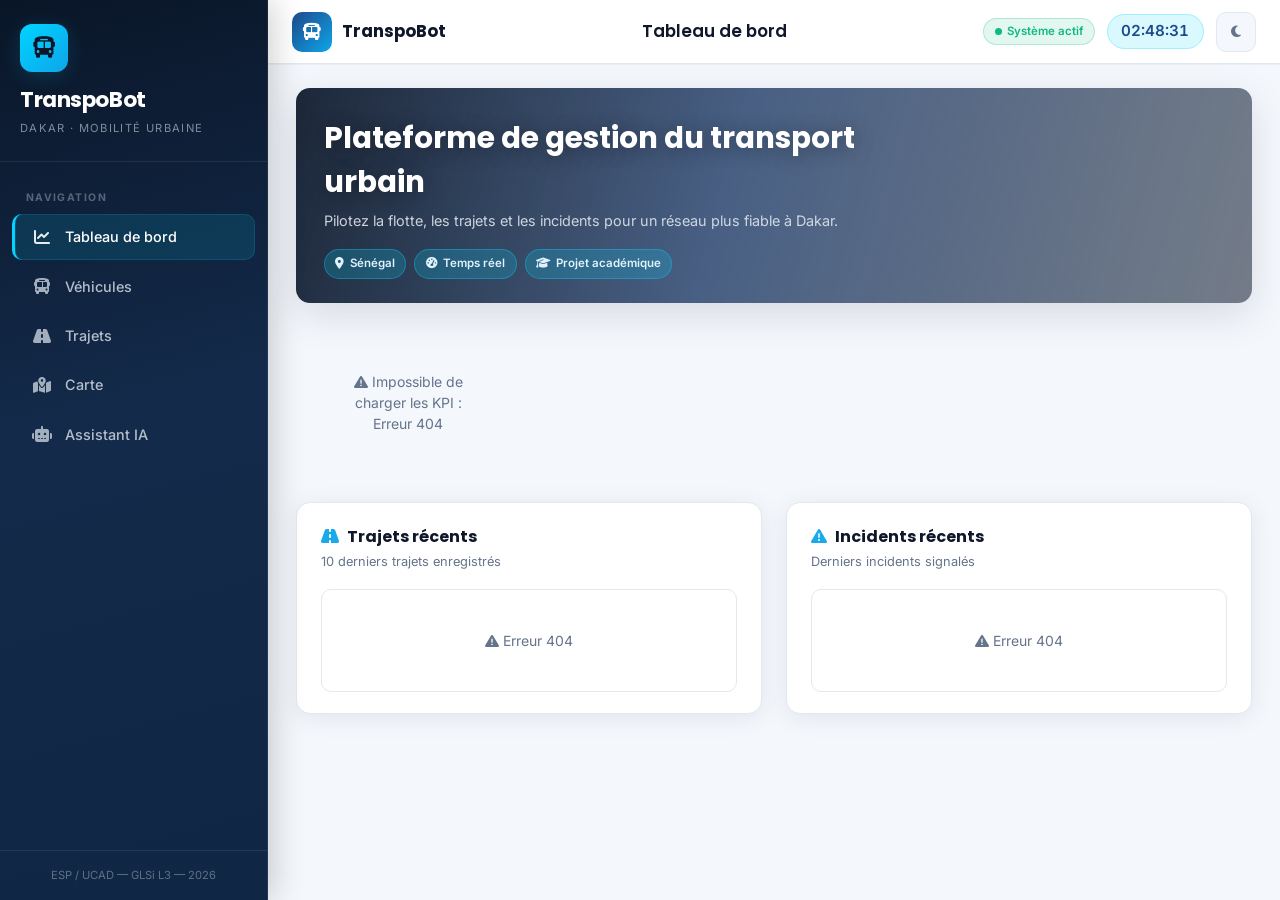
==== commit 2b25df05: "Implement mobile sidebar toggle and overlay close Added mobile menu toggle functionality and overlay" ====
--- a/static/index.html
+++ b/static/index.html
@@ -6,7 +6,7 @@
   <title>TranspoBot — Tableau de bord</title>
   <link rel="stylesheet" href="https://cdnjs.cloudflare.com/ajax/libs/font-awesome/6.5.1/css/all.min.css" crossorigin="anonymous" referrerpolicy="no-referrer">
   <link rel="stylesheet" href="/static/style.css">
-</head>
+</head> 
 <body>
   <button type="button" class="sidebar-toggle" id="sidebarToggle" aria-label="Ouvrir le menu" aria-expanded="false" title="Menu">
     <i class="fa-solid fa-bars"></i>
@@ -194,5 +194,25 @@
     loadTrajetsRecents();
     loadIncidentsRecents();
   </script>
+  <script>// Gestion de l'ouverture du menu sur Mobile
+const sidebar = document.getElementById('sidebar');
+const toggleBtn = document.getElementById('sidebarToggle');
+const overlay = document.getElementById('sidebarOverlay');
+
+if (toggleBtn) {
+  toggleBtn.addEventListener('click', () => {
+    document.body.classList.toggle('sidebar-open');
+    const expanded = document.body.classList.contains('sidebar-open');
+    toggleBtn.setAttribute('aria-expanded', expanded);
+  });
+}
+
+// Fermer le menu si on clique sur l'overlay (le fond sombre)
+if (overlay) {
+  overlay.addEventListener('click', () => {
+    document.body.classList.remove('sidebar-open');
+    toggleBtn.setAttribute('aria-expanded', 'false');
+  });
+}</script>
 </body>
 </html>
--- a/static/style.css
+++ b/static/style.css
@@ -458,21 +458,10 @@
 /* ——— KPI ——— */
 .kpi-grid {
   display: grid;
-  grid-template-columns: repeat(4, 1fr);
+  /* FIX: utilise auto-fill avec une taille min pour éviter le débordement sur petits écrans */
+  grid-template-columns: repeat(auto-fill, minmax(200px, 1fr));
   gap: 1.25rem;
   margin-bottom: 1.75rem;
-}
-
-@media (max-width: 1200px) {
-  .kpi-grid {
-    grid-template-columns: repeat(2, 1fr);
-  }
-}
-
-@media (max-width: 600px) {
-  .kpi-grid {
-    grid-template-columns: 1fr;
-  }
 }
 
 .kpi-card {
@@ -827,23 +816,12 @@
   }
 }
 
+/* FIX: skeleton grid aligné sur la même logique que .kpi-grid */
 .skeleton-kpi-grid {
   display: grid;
-  grid-template-columns: repeat(4, 1fr);
+  grid-template-columns: repeat(auto-fill, minmax(200px, 1fr));
   gap: 1.25rem;
   margin-bottom: 1.75rem;
-}
-
-@media (max-width: 1200px) {
-  .skeleton-kpi-grid {
-    grid-template-columns: repeat(2, 1fr);
-  }
-}
-
-@media (max-width: 600px) {
-  .skeleton-kpi-grid {
-    grid-template-columns: 1fr;
-  }
 }
 
 .skeleton-kpi-card {
@@ -1526,3 +1504,55 @@
     background: rgba(14, 165, 233, 0.06);
   }
 }
+@media (max-width: 1024px) {
+  :root {
+    --sidebar-width: 0px; /* On annule la marge pour les petits écrans */
+  }
+
+  .sidebar {
+    transform: translateX(-100%); /* On cache la sidebar à gauche */
+    width: 280px;
+    transition: transform 0.3s ease;
+  }
+
+  /* État quand le menu est ouvert sur mobile */
+  body.sidebar-open .sidebar {
+    transform: translateX(0);
+  }
+
+  .sidebar-toggle {
+    display: flex; /* On affiche le bouton "hamburger" */
+  }
+
+  .main {
+    margin-left: 0; /* Le contenu prend toute la largeur */
+  }
+
+  .app-navbar {
+    padding-left: 70px; /* On décale pour ne pas chevaucher le bouton menu */
+  }
+}
+
+@media (max-width: 768px) {
+  .kpi-grid, .skeleton-kpi-grid {
+    grid-template-columns: repeat(2, 1fr) !important; /* 2 colonnes au lieu de 4 */
+  }
+  
+  .dashboard-grid {
+    grid-template-columns: 1fr !important; /* Les tableaux l'un sous l'autre */
+  }
+
+  .hero-inner h2 {
+    font-size: 1.4rem;
+  }
+}
+
+@media (max-width: 480px) {
+  .kpi-grid, .skeleton-kpi-grid {
+    grid-template-columns: 1fr !important; /* 1 seule colonne sur petit téléphone */
+  }
+  
+  .navbar-right .badge-live, .navbar-right .live-clock {
+    font-size: 0.7rem; /* On réduit la taille des infos en haut */
+  }
+}
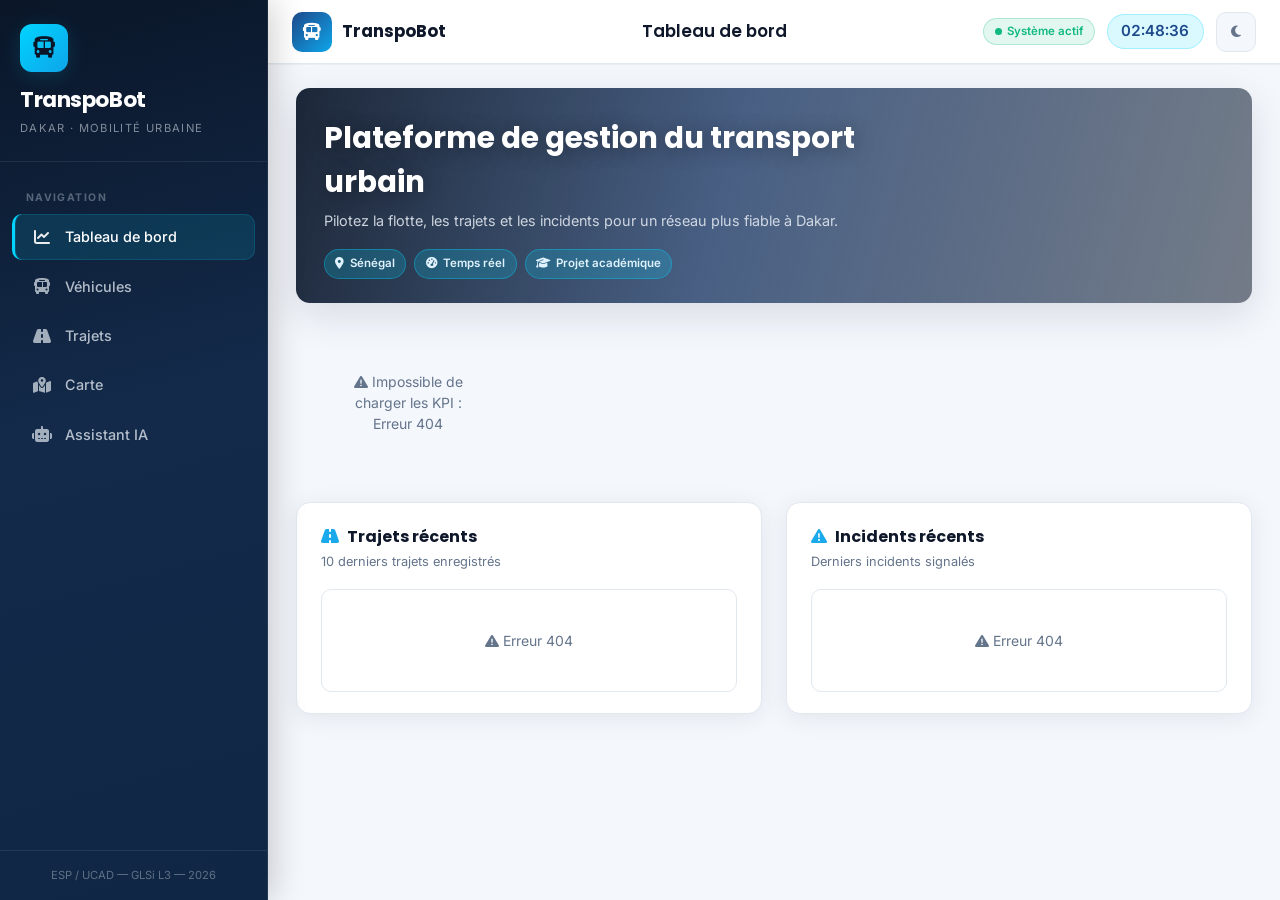
==== commit 2bdc90f0: "Update index.html" ====
--- a/static/index.html
+++ b/static/index.html
@@ -6,7 +6,7 @@
   <title>TranspoBot — Tableau de bord</title>
   <link rel="stylesheet" href="https://cdnjs.cloudflare.com/ajax/libs/font-awesome/6.5.1/css/all.min.css" crossorigin="anonymous" referrerpolicy="no-referrer">
   <link rel="stylesheet" href="/static/style.css">
-</head> 
+</head>
 <body>
   <button type="button" class="sidebar-toggle" id="sidebarToggle" aria-label="Ouvrir le menu" aria-expanded="false" title="Menu">
     <i class="fa-solid fa-bars"></i>
@@ -194,25 +194,5 @@
     loadTrajetsRecents();
     loadIncidentsRecents();
   </script>
-  <script>// Gestion de l'ouverture du menu sur Mobile
-const sidebar = document.getElementById('sidebar');
-const toggleBtn = document.getElementById('sidebarToggle');
-const overlay = document.getElementById('sidebarOverlay');
-
-if (toggleBtn) {
-  toggleBtn.addEventListener('click', () => {
-    document.body.classList.toggle('sidebar-open');
-    const expanded = document.body.classList.contains('sidebar-open');
-    toggleBtn.setAttribute('aria-expanded', expanded);
-  });
-}
-
-// Fermer le menu si on clique sur l'overlay (le fond sombre)
-if (overlay) {
-  overlay.addEventListener('click', () => {
-    document.body.classList.remove('sidebar-open');
-    toggleBtn.setAttribute('aria-expanded', 'false');
-  });
-}</script>
 </body>
 </html>
--- a/static/style.css
+++ b/static/style.css
@@ -458,10 +458,21 @@
 /* ——— KPI ——— */
 .kpi-grid {
   display: grid;
-  /* FIX: utilise auto-fill avec une taille min pour éviter le débordement sur petits écrans */
-  grid-template-columns: repeat(auto-fill, minmax(200px, 1fr));
+  grid-template-columns: repeat(4, 1fr);
   gap: 1.25rem;
   margin-bottom: 1.75rem;
+}
+
+@media (max-width: 1200px) {
+  .kpi-grid {
+    grid-template-columns: repeat(2, 1fr);
+  }
+}
+
+@media (max-width: 600px) {
+  .kpi-grid {
+    grid-template-columns: 1fr;
+  }
 }
 
 .kpi-card {
@@ -816,12 +827,23 @@
   }
 }
 
-/* FIX: skeleton grid aligné sur la même logique que .kpi-grid */
 .skeleton-kpi-grid {
   display: grid;
-  grid-template-columns: repeat(auto-fill, minmax(200px, 1fr));
+  grid-template-columns: repeat(4, 1fr);
   gap: 1.25rem;
   margin-bottom: 1.75rem;
+}
+
+@media (max-width: 1200px) {
+  .skeleton-kpi-grid {
+    grid-template-columns: repeat(2, 1fr);
+  }
+}
+
+@media (max-width: 600px) {
+  .skeleton-kpi-grid {
+    grid-template-columns: 1fr;
+  }
 }
 
 .skeleton-kpi-card {
@@ -1504,55 +1526,3 @@
     background: rgba(14, 165, 233, 0.06);
   }
 }
-@media (max-width: 1024px) {
-  :root {
-    --sidebar-width: 0px; /* On annule la marge pour les petits écrans */
-  }
-
-  .sidebar {
-    transform: translateX(-100%); /* On cache la sidebar à gauche */
-    width: 280px;
-    transition: transform 0.3s ease;
-  }
-
-  /* État quand le menu est ouvert sur mobile */
-  body.sidebar-open .sidebar {
-    transform: translateX(0);
-  }
-
-  .sidebar-toggle {
-    display: flex; /* On affiche le bouton "hamburger" */
-  }
-
-  .main {
-    margin-left: 0; /* Le contenu prend toute la largeur */
-  }
-
-  .app-navbar {
-    padding-left: 70px; /* On décale pour ne pas chevaucher le bouton menu */
-  }
-}
-
-@media (max-width: 768px) {
-  .kpi-grid, .skeleton-kpi-grid {
-    grid-template-columns: repeat(2, 1fr) !important; /* 2 colonnes au lieu de 4 */
-  }
-  
-  .dashboard-grid {
-    grid-template-columns: 1fr !important; /* Les tableaux l'un sous l'autre */
-  }
-
-  .hero-inner h2 {
-    font-size: 1.4rem;
-  }
-}
-
-@media (max-width: 480px) {
-  .kpi-grid, .skeleton-kpi-grid {
-    grid-template-columns: 1fr !important; /* 1 seule colonne sur petit téléphone */
-  }
-  
-  .navbar-right .badge-live, .navbar-right .live-clock {
-    font-size: 0.7rem; /* On réduit la taille des infos en haut */
-  }
-}
